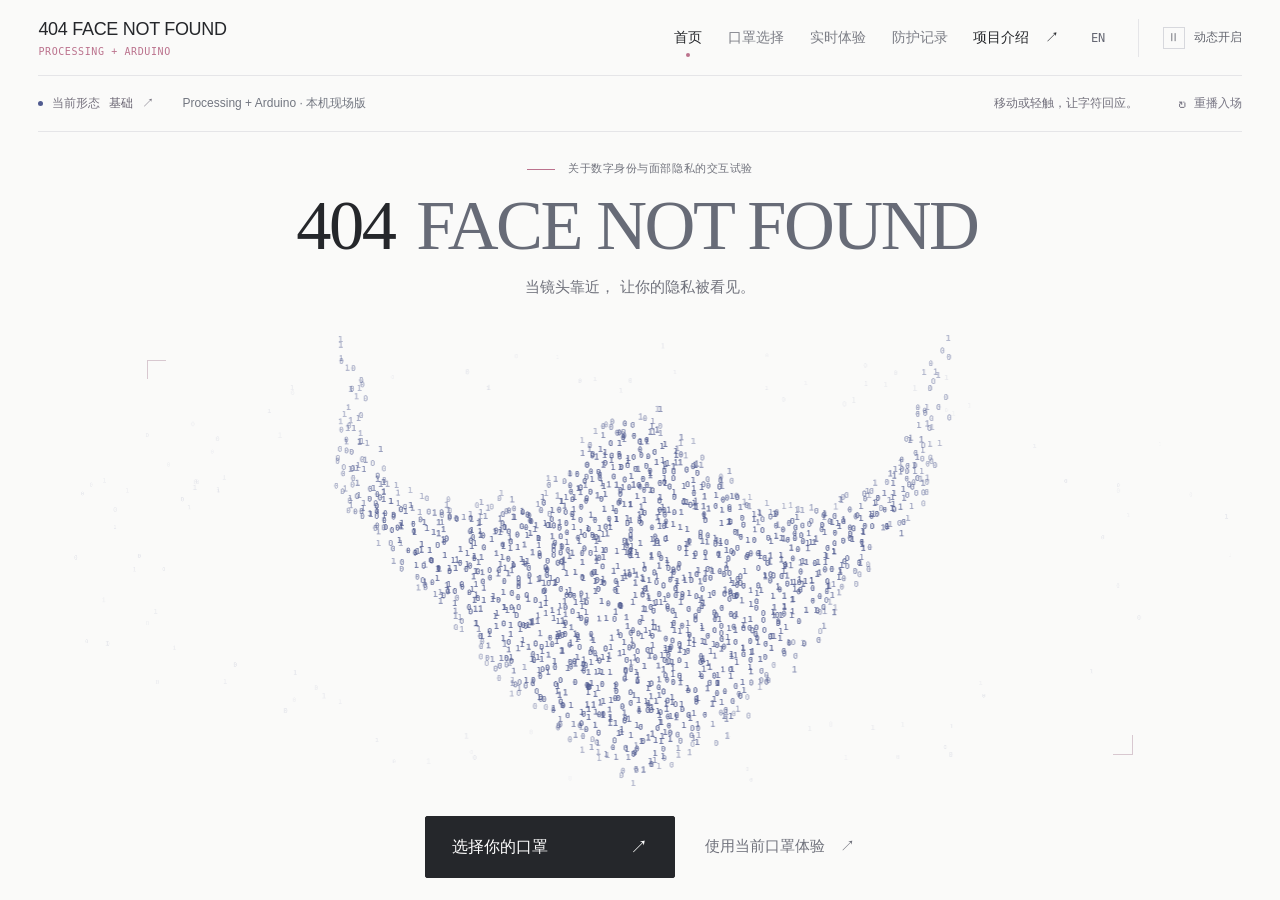
==== processing/index.html @ 62947f1b "Add a separate Processing and Arduino installation website" ====
<!doctype html>
<html lang="zh-CN">
<head>
  <meta charset="utf-8">
  <meta name="viewport" content="width=device-width, initial-scale=1">
  <meta name="theme-color" content="#fafaf9">
  <meta name="application-name" content="404 FACE NOT FOUND · Processing + Arduino">
  <meta property="og:title" content="404 FACE NOT FOUND · Processing + Arduino">
  <meta name="description" content="404 FACE NOT FOUND — The Processing + Arduino edition. Customize your mask, then connect to the local installation for camera, gesture and physical distance interaction.">
  <title>404 FACE NOT FOUND · Processing + Arduino</title>
  <link rel="icon" href="data:,">
  <link rel="stylesheet" href="styles.css?v=3b61574f5b0e">
  <link rel="stylesheet" href="processing-preview.css?v=bc24f7c50661">
  <script src="design-data.js?v=03e0d6a98351" defer></script>
  <script src="installation.js?v=4bcd335ae2e3" defer></script>
  <script src="processing-preview.js?v=ed531e065180" defer></script>
  <script src="app.js?v=b37c657425d3" defer></script>
  <script src="experience.js?v=567018602f28" defer></script>
</head>
<body>
  <div class="app" data-mode="collection">
    <header class="header">
      <a class="wordmark" href="#home" data-i18n-aria="home" aria-label="404 FACE NOT FOUND，返回首页"><span data-i18n="brand">404 FACE NOT FOUND</span><span class="edition-marker">PROCESSING + ARDUINO</span></a>
      <nav data-i18n-aria="navigation" aria-label="页面操作">
        <div class="primary-nav"><a href="#home" data-page="home" aria-current="page" data-i18n="homeNav">首页</a><a href="#collection" data-page="collection" data-i18n="collection">口罩选择</a><a href="#guide" data-page="guide" data-i18n="liveNav">实时体验</a><a href="#history" data-page="history" data-i18n="historyNav">防护记录</a></div>
        <button class="text-button project-button"><span data-i18n="project">项目介绍</span> <span aria-hidden="true">↗</span></button>
        <button class="language-button" type="button" data-i18n-aria="language" aria-label="Switch to English"><span data-i18n="languageButton">EN</span></button>
        <button class="motion-button" aria-label="暂停字符动画" aria-pressed="false"><span class="motion-symbol" aria-hidden="true">Ⅱ</span><span class="motion-label">动态开启</span></button>
      </nav>
    </header>
    <main id="home" class="home-page" data-view="home">
      <div class="home-utilities">
        <div class="home-art-meta"><a class="home-mask-label" href="#customize"><i aria-hidden="true"></i><span data-i18n="homeSelected">当前形态</span><strong class="home-selected-name"></strong><span aria-hidden="true">↗</span></a><span class="home-art-caption" data-i18n="homeArt">流动的边界，自由的表达。</span></div>
        <div class="home-art-tools"><span class="home-interact" data-i18n="homeInteract">移动或轻触，让字符回应。</span><button class="home-replay" type="button"><span aria-hidden="true">↻</span><span data-i18n="homeReplay">重播入场</span></button></div>
      </div>
      <section class="home-composition">
        <div class="home-art">
          <button class="home-art-trigger" type="button" data-i18n-aria="homeDisturb" aria-label="扰动字符口罩"><canvas id="home-mask" width="1100" height="850" aria-hidden="true"></canvas><span class="home-frame-corner" aria-hidden="true"></span></button>
        </div>
        <div class="home-title"><span class="eyebrow" data-i18n="homeEyebrow">关于数字身份与面部隐私的交互试验</span><h1 tabindex="-1" data-i18n="homeTitle">404\nFACE NOT FOUND</h1><p data-i18n="homeIntro">当镜头靠近，\n让你的隐私被看见。</p></div>
        <div class="home-entry"><a class="primary-button" href="#collection"><span data-i18n="homeStart">选择你的口罩</span><span aria-hidden="true">↗</span></a><a class="inline-link" href="#guide"><span data-i18n="homeQuick">使用当前口罩体验</span><span aria-hidden="true">↗</span></a></div>
      </section>
    </main>
    <main id="collection" data-view="collection" hidden>
      <aside class="editor" data-i18n-aria="editorLabel" aria-label="定制口罩" inert>
        <button class="back-button" type="button"><span aria-hidden="true">←</span><span data-i18n="back">返回选择</span></button>
        <div class="editor-heading"><span class="eyebrow" data-i18n="editorEyebrow">你的口罩，你的表达</span><h2 data-i18n="editorTitle">定义你的表达</h2><p><span class="editor-name">基础</span><span class="editor-number">01 / 08</span></p></div>
        <div class="field-group"><label for="shape"><span data-i18n="shapeLabel">口罩形状</span></label><select id="shape"></select></div>
        <div class="field-group">
          <label for="characters"><span data-i18n="characters">字符内容</span></label>
          <input id="characters" value="01" maxlength="12" autocomplete="off" spellcheck="false" aria-describedby="characters-help">
          <span id="characters-help" class="field-help" data-i18n="charactersHelp">1—12 个字符；留空使用 01</span>
        </div>
        <fieldset class="field-group colour-group">
          <legend><span data-i18n="colour">字符色彩</span></legend>
          <div class="colour-picker">
            <div class="wheel-wrap"><canvas id="colour-wheel" width="256" height="256" role="slider" tabindex="0" data-i18n-aria="wheelLabel" aria-label="色相与饱和度轮盘" aria-valuemin="0" aria-valuemax="359" aria-valuenow="230" aria-describedby="wheel-help"></canvas><span class="wheel-marker" aria-hidden="true"></span></div>
            <div class="colour-details"><span class="colour-preview" aria-hidden="true"></span><label for="colour-hex" data-i18n="hexLabel">色值</label><input type="text" id="colour-hex" value="#505B90" maxlength="7" spellcheck="false" autocomplete="off" data-i18n-aria="hexInput" aria-label="十六进制颜色值" aria-describedby="hex-error"><span class="colour-readout" aria-hidden="true"></span></div>
          </div>
          <span id="wheel-help" class="sr-only" data-i18n="wheelHelp">拖动轮盘选色。左右方向键调整色相，上下方向键调整饱和度；按住 Shift 可增大步幅。</span>
          <span id="hex-error" class="colour-error" data-i18n="hexError" hidden>请输入六位十六进制颜色值。</span>
          <div class="quick-colours" role="group" data-i18n-aria="colour" aria-label="字符色彩"></div>
          <label class="brightness-label" for="brightness"><span data-i18n="brightness">明暗</span><output id="brightness-value" for="brightness">56</output></label><input id="brightness" type="range" min="0" max="100" value="56">
        </fieldset>
        <div class="field-group"><label for="movement"><span data-i18n="movement">流动幅度</span><output for="movement" id="movement-value">35</output></label><input id="movement" type="range" min="0" max="100" value="35"><div class="range-labels"><span data-i18n="calm">平静</span><span data-i18n="flowing">流动</span></div></div>
        <div class="field-group"><label for="density"><span data-i18n="density">字符密度</span><output for="density" id="density-value">72</output></label><input id="density" type="range" min="30" max="100" value="72"><div class="range-labels"><span data-i18n="sparse">疏</span><span data-i18n="dense">密</span></div></div>
        <button class="reset-button"><span data-i18n="reset">恢复默认</span><span aria-hidden="true">↺</span></button>
        <div class="editor-footnote"><span class="status-dot"></span><span data-i18n="preview">当前形态预览</span></div>
      </aside>
      <div class="workarea">
        <div class="heading-row"><div><span class="eyebrow heading-eyebrow">口罩形态集</span><h1 tabindex="-1"><span data-i18n="heading">选择你的口罩</span><span class="heading-period" data-i18n="headingEnd">。</span></h1></div><p class="heading-note"><span data-i18n="note">不同的形态，同一个你。</span><br><span data-i18n="noteSub">关于数字身份的一次探索。</span></p></div>
        <section class="gallery" data-i18n-aria="carousel" aria-label="口罩形态轮播" aria-roledescription="轮播图" tabindex="0">
          <div class="stage-mark stage-mark-top" aria-hidden="true">+<span data-i18n="field">字符场域</span>+</div><div class="slides"></div>
          <div class="neighbour-label neighbour-left" aria-hidden="true"><span class="neighbour-index">08</span><span class="neighbour-name">回声</span></div><div class="neighbour-label neighbour-right" aria-hidden="true"><span class="neighbour-index">02</span><span class="neighbour-name">弧面</span></div>
          <div class="drag-indicator" aria-hidden="true"><span class="drag-track"><i></i></span><span data-i18n="drag">左右拖动切换</span></div>
        </section>
        <section class="selection-summary" data-i18n-aria="selection" aria-label="当前选择">
          <div class="selection-index"><span id="current-number">01</span><span class="index-divider">/</span><span class="muted" id="total-number">08</span></div>
          <div class="selection-copy" aria-live="polite" aria-atomic="true"><h2 id="mask-name">基础</h2><p id="mask-description">完整字符表面，柔和收拢的下颌轮廓。</p></div>
          <div class="pagination" data-i18n-aria="choices" aria-label="选择口罩形状"></div>
          <button class="customize-button"><span>定制这个口罩</span><span class="button-arrow" aria-hidden="true">↗</span></button>
        </section>
      </div>
    </main>
    <main id="guide" class="guide-page experience-page" data-view="guide" hidden>
      <div class="guide-top"><a href="#customize" class="inline-link"><span aria-hidden="true">←</span><span data-i18n="guideBack">调整口罩</span></a><span class="eyebrow" data-i18n="guideEyebrow">开始之前</span></div>
      <div class="guide-layout">
        <div class="guide-visual" aria-hidden="true">
          <div class="photo-frame"><canvas id="guide-effect" width="300" height="210"></canvas><i></i><i></i><i></i><i></i></div>
          <svg class="guide-hand hand-first" viewBox="0 0 180 220" fill="none">
            <defs><g id="guide-l-hand">
              <path d="M41 212V198C18 181 10 159 10 126C10 119 15 113 22 113C29 113 33 118 33 126V104C33 96 38 90 45 90C52 90 56 95 56 103V121V88C56 80 61 74 68 74C75 74 79 79 79 87V113V29C79 20 84 14 92 14C100 14 106 20 106 29V141C106 146 110 149 117 149H164C170 149 174 153 174 159C174 165 170 169 164 169H142C132 169 126 173 121 179C114 187 108 191 100 198V212"/>
            </g></defs>
            <use href="#guide-l-hand"/>
          </svg>
          <svg class="guide-hand hand-second" viewBox="0 0 180 220" fill="none"><use href="#guide-l-hand"/></svg>
          <span class="guide-hold" data-i18n="guideHold">保持约 1 秒</span>
        </div>
        <div class="guide-copy"><h1 tabindex="-1" data-i18n="guideTitle">用双手，框住这一刻。</h1><ul class="guide-steps"><li data-i18n="guideStepFace">正对摄像头，让面部与双手进入画面。</li><li data-i18n="guideStepHands">伸出食指和拇指，两只 L 朝内组成取景框。</li><li data-i18n="guideStepHold">保持约一秒，口罩出现；松手后逐渐消退。</li></ul><div class="guide-selection"><canvas id="guide-mask" width="220" height="130" aria-hidden="true"></canvas><div><span class="eyebrow" data-i18n="chosenMask">你的口罩</span><span class="guide-mask-name"></span></div><a class="inline-link" href="#customize" data-i18n="changeMask">更换 ↗</a></div><button id="guide-start" class="primary-button"><span data-i18n="guideStart">准备好了，开始体验</span><span aria-hidden="true">↗</span></button><p class="guide-note" data-i18n="guidePrivacy">摄像头仅在体验时开启，画面不保存。手势用于模拟拍照意图。</p><p class="processing-setup" data-i18n="processingSetup">首次使用？先运行项目里的 Start-WebExperience.ps1，再点击连接。本机程序未启动时，连接页将无法打开。</p><a class="inline-link processing-browser-link" href="../#home" data-i18n="browserEdition">使用浏览器版 ↗</a></div>
      </div>
    </main>
    <main id="live" data-view="live" hidden>
      <h1 class="sr-only" tabindex="-1" data-i18n="liveView">实时画面</h1>
      <section class="mirror-stage" data-status="idle" data-i18n-aria="liveView" aria-label="实时画面">
        <img class="live-feed" alt="实时画面" hidden>
        <div class="live-overlay"><a class="live-exit" href="#home"><span aria-hidden="true">×</span><span data-i18n="leaveLive">结束体验</span></a><span class="live-status"><i></i><span id="stage-status" role="status"></span></span><div class="live-tools"><a href="#guide" data-i18n="showGuide">操作提示</a><a href="#history" data-i18n="historyNav">防护记录</a></div></div>
        <div class="live-fallback"><span class="live-loading" aria-hidden="true"></span><h2 id="live-fallback-title"></h2><p class="live-message" role="status" aria-live="polite"></p><button class="primary-button" id="session-button" hidden><span data-i18n="resumeLive">重新开始</span><span aria-hidden="true">↗</span></button><button class="quiet-button" id="reconnect" hidden data-i18n="retry">重新连接</button></div>
        <aside class="live-telemetry" data-i18n-aria="sensorPanel" aria-label="距离与风险" data-sensor="unavailable"><div class="telemetry-heading"><i aria-hidden="true"></i><span data-i18n="sensorPanel">距离与风险</span></div><dl><div><dt data-i18n="distanceLabel">距离</dt><dd><span id="live-distance">—</span><small id="live-distance-unit" hidden>cm</small></dd></div><div><dt data-i18n="sensorRisk">Risk · 距离风险</dt><dd><span id="live-risk">—</span><small id="live-risk-unit" hidden>%</small></dd></div></dl><div class="sensor-risk-meter" role="meter" aria-label="距离风险" aria-valuemin="0" aria-valuemax="100" data-i18n-aria="sensorRisk"><span></span></div><p id="live-sensor-status" role="status"></p><p id="live-sensor-range"></p></aside>
        <p class="live-caption" data-i18n="liveMinimalNote">模拟捕获体验 · 仅在本机处理</p>
      </section>
    </main>
    <main id="history" class="experience-page" data-view="history" hidden>
      <div class="page-heading"><div><span class="eyebrow" data-i18n="historyEyebrow">交互档案</span><h1 tabindex="-1" data-i18n="historyTitle">每一次回应，皆有迹可循。</h1></div><p data-i18n="historyIntro">回看模拟拍照事件与对应的口罩响应。</p></div>
      <section class="archive-overview" data-i18n-aria="recordSummary" aria-label="记录概览"><div><strong id="record-total">0</strong><span data-i18n="eventsLabel">模拟事件</span></div><div><strong id="response-total">0</strong><span data-i18n="responsesLabel">口罩响应</span></div><p data-i18n="archivePrivacy">只留下一次回应的轨迹。<br>不保存你的面部画面。</p><button class="quiet-button" id="sample-toggle" aria-pressed="false" data-i18n="showSample">预览示例记录 ↗</button></section>
      <div class="sample-banner" role="status" hidden><span data-i18n="sampleNotice">正在查看示例数据，不是你的实际防护记录。</span></div>
      <form class="archive-filters"><div class="date-range"><label><span data-i18n="fromDate">开始日期</span><input id="date-from" type="text" inputmode="numeric" placeholder="YYYY-MM-DD" maxlength="10" autocomplete="off"></label><span aria-hidden="true">—</span><label><span data-i18n="toDate">结束日期</span><input id="date-to" type="text" inputmode="numeric" placeholder="YYYY-MM-DD" maxlength="10" autocomplete="off"></label></div><label class="shape-filter"><span data-i18n="shapeLabel">口罩形状</span><select id="history-shape"><option value="" data-i18n="allShapes">全部形状</option></select></label><button type="reset" class="quiet-button" data-i18n="clearFilters">重置筛选</button><button type="button" class="quiet-button" id="export-records" disabled data-i18n="export">导出记录 ↓</button></form>
      <div class="archive-meta"><span id="result-count" role="status">0 条记录</span><span data-i18n="timezone">时间为 UTC+08:00</span></div>
      <p class="archive-error" role="status" hidden></p>
      <div class="archive-table"><div class="archive-columns" aria-hidden="true"><span data-i18n="eventTime">事件时间</span><span data-i18n="maskLabel">口罩</span><span data-i18n="responseLabel">响应</span><span data-i18n="distanceLabel">距离</span><span data-i18n="riskLabel">模拟风险</span><span></span></div><div id="record-list"></div></div>
      <div class="archive-empty" hidden><span class="empty-mark" aria-hidden="true">⌜<i></i>⌟</span><h2 data-i18n="noRecords">还没有留下记录。</h2><p data-i18n="noRecordsBody">完成一次手势触发后，回应会保存在这里。</p><a class="inline-link" href="#guide"><span data-i18n="goLive">进入实时体验</span><span aria-hidden="true">↗</span></a></div>
      <div class="archive-no-results" hidden><p data-i18n="noMatches">这个时间范围内没有记录。</p><button class="quiet-button" id="reset-search" data-i18n="clearFilters">重置筛选</button></div>
      <p class="archive-footnote" data-i18n="archiveNote">记录反映交互原型的响应，不作为真实隐私防护的证明。</p>
    </main>
    <footer class="footer"><span data-i18n="footer">数字身份 / 人的表达</span><button class="project-button footer-project" data-i18n="project">项目介绍</button><span class="footer-status"><i></i><span data-i18n="footerStatus">交互试验 — 2026</span></span></footer>
  </div>
  <dialog class="project-dialog" aria-labelledby="project-title"><button class="dialog-close" data-i18n-aria="closeProject" aria-label="关闭项目介绍">×</button><span class="eyebrow" data-i18n="brand">404 FACE NOT FOUND</span><h2 id="project-title" data-i18n="projectTitle">为隐私留一点空间</h2><p data-i18n="projectBody">以手势、距离和数字口罩，探索面部隐私的表达方式。</p><p class="dialog-note" data-i18n="projectNote">一个以网页为载体的 HCI 交互试验。拍照手势象征外部捕获，数字口罩以形变作出回应。</p><a href="https://xhslink.cn/o/8Cs5llAr4Yk" target="_blank" rel="noreferrer"><span data-i18n="reference">视觉参考</span><span aria-hidden="true">↗</span></a></dialog>
  <dialog class="record-dialog" aria-labelledby="record-title"><button class="dialog-close" data-i18n-aria="closeRecord" aria-label="关闭记录详情">×</button><span class="eyebrow" id="record-source" data-i18n="eventDetail">事件详情</span><h2 id="record-title"></h2><div class="record-detail-grid"><div class="record-art"><canvas id="record-mask" width="560" height="400" aria-hidden="true"></canvas><p data-i18n="configAtEvent">触发时的口罩配置</p></div><dl id="record-details"></dl></div><p class="record-note" data-i18n="recordNote">此处展示口罩配置与响应数据，不是现场照片或录像。</p><button class="primary-button" id="reuse-mask"><span data-i18n="reuseMask">使用这个口罩</span><span aria-hidden="true">↗</span></button></dialog>
  <div class="toast" role="status" hidden></div>
</body>
</html>
---- processing/styles.css ----
:root {
  color-scheme: light;
  --paper: #fafaf9;
  --ink: #25272b;
  --muted: #86888e;
  --line: #e5e5e8;
  --rose: #bb728d;
  --serif: "Baskerville Old Face", "Iowan Old Style", "Palatino Linotype", Georgia, serif;
  --sans: "Segoe UI", "Microsoft YaHei", sans-serif;
  --mono: Consolas, "SFMono-Regular", monospace;
}
* { box-sizing: border-box; }
[hidden] { display: none !important; }
html { background: var(--paper); scroll-behavior: smooth; }
html:has(dialog[open]) { overflow:hidden; }
body { margin: 0; color: var(--ink); font: 14px/1.5 var(--sans); -webkit-font-smoothing: antialiased; }
button, input { font: inherit; }
button, a, input { -webkit-tap-highlight-color: transparent; }
button { color: inherit; cursor: pointer; }
button { border: 0; background: none; }
button:focus-visible, a:focus-visible, input:focus-visible, .gallery:focus-visible { outline: 2px solid var(--rose); outline-offset: 5px; }
a { color: inherit; text-decoration: none; }
button:disabled { cursor: default; }
button, a { touch-action: manipulation; }
::selection { background: #e8dae4; }
.app { display: flex; flex-direction: column; min-height: 100svh; padding: 0 48px; overflow: hidden; }
.header { display: flex; align-items: center; justify-content: space-between; height: 83px; flex-shrink: 0; border-bottom: 1px solid var(--line); gap: 24px; }
.wordmark { display: inline-flex; align-items: center; padding: 8px 0; font-size: 15px; letter-spacing: -.3px; white-space: nowrap; }
nav { display: flex; gap: 34px; align-items: center; font-size: 12px; }
.primary-nav { display:flex; gap:26px; align-items:center; }
.primary-nav a { position:relative; padding:12px 0; color:#7c7e86; white-space:nowrap; }
.primary-nav a[aria-current="page"] { color:var(--ink); }
.primary-nav a[aria-current="page"]::after { content:""; position:absolute; bottom:3px; width:4px; height:4px; border-radius:50%; background:var(--rose); left:calc(50% - 2px); }
.app:not([data-page="collection"]) .motion-button { display:none; }
.nav-current { display: flex; align-items: center; gap: 8px; }
.nav-current i, .status-dot, .footer-status i { width: 5px; height: 5px; background: var(--rose); display: inline-block; border-radius: 50%; }
.text-button { padding: 8px 0; font-size: 12px; }
.text-button span { margin-left: 12px; }
.motion-button { display: flex; align-items: center; gap: 9px; padding: 8px 0 8px 24px; border-left: 1px solid var(--line); color: #63656e; font: 11px var(--mono); }
.motion-symbol { display: inline-grid; place-items: center; border: 1px solid #d7d8dd; width: 22px; height: 22px; font: 11px var(--sans); }
main { position: relative; flex: 1; display: flex; flex-direction: column; }
.workarea { margin-left: 0; width: 100%; transition: margin-left .75s cubic-bezier(.22,1,.36,1), width .75s cubic-bezier(.22,1,.36,1); }
.heading-row { display: flex; justify-content: space-between; align-items: flex-end; padding: 35px 15px 0; gap: 24px; }
.eyebrow { font: 10px/1.5 var(--mono); letter-spacing: .1em; color: #71737d; }
h1 { font: 400 clamp(46px,4.5vw,70px)/1.04 var(--serif); letter-spacing: -.04em; margin: 12px 0 0; }
.heading-period { color: var(--rose); }
.heading-note { font-size: 12px; line-height: 1.8; color: #6c6e77; margin: 0 0 6px; }
.heading-note span { font: 11px/1.9 var(--mono); color: #91929b; }
.gallery { position: relative; height: clamp(330px,47vh,570px); margin-top: 17px; isolation: isolate; touch-action: pan-y; cursor: grab; }
.gallery:active { cursor: grabbing; }
.gallery:focus:not(:focus-visible) { outline: none; }
.slides { position: absolute; inset: 0; overflow: hidden; }
.mask-slide { position: absolute; width: 56%; height: 100%; left: 50%; top: 0; display: block; padding: 0; will-change: transform, opacity; transition: transform .8s cubic-bezier(.22,1,.36,1), opacity .65s ease; cursor: inherit; }
.mask-slide canvas { display: block; height: 100%; width: 100%; pointer-events: none; }
.mask-slide:not(.is-selected) { cursor: pointer; }
.mask-slide.is-selected { cursor: grab; }
.mask-slide.is-recycled { transition: none; }
.stage-mark { position: absolute; left: 24%; right: 24%; display: flex; align-items: center; justify-content: space-between; font: 11px var(--mono); color: #a1a1ad; pointer-events: none; z-index: 1; }
.stage-mark span { font: 8px var(--mono); letter-spacing: .12em; color: #a7a7b1; }
.stage-mark-top { top: 9px; }
.neighbour-label { position: absolute; top: 76%; display: flex; align-items: center; justify-content: center; gap: 10px; width: 22%; color: #85858f; font-size: 12px; pointer-events: none; transition: opacity .4s; }
.neighbour-left { left: 1%; }
.neighbour-right { right: 1%; }
.neighbour-index { font: 9px var(--mono); color: #aaaab5; }
.drag-indicator { position: absolute; bottom: 10px; left: 50%; transform: translateX(-50%); display: flex; align-items: center; gap: 10px; color: #85858f; font: 10px var(--sans); white-space: nowrap; pointer-events: none; transition: opacity .3s; }
.drag-track { position: relative; display: block; width: 28px; height: 12px; }
.drag-track::before { content: ""; position: absolute; top: 6px; left: 0; right: 0; height: 1px; background: #bfc1cc; }
.drag-track i { position: absolute; top: 3px; left: 10px; width: 7px; height: 7px; border: 1px solid #999dab; border-radius: 50%; background: var(--paper); }
.gallery.is-dragging .drag-indicator { opacity: 0; }
.selection-summary { display: grid; grid-template-columns: 75px minmax(180px,1fr) auto auto; align-items: center; gap: 30px; min-height: 108px; margin: 8px 15px 25px; border-top: 1px solid var(--line); }
.selection-index { display: flex; align-items: center; gap: 9px; font: 11px var(--mono); }
.index-divider { color: #c0c0c8; }
.muted { color: #a8a8b1; }
.selection-copy h2 { font: 400 34px/1 var(--serif); letter-spacing: -.02em; margin: 0 0 7px; }
.selection-copy p { color: #7a7b85; font-size: 11px; margin: 0; }
.selection-copy { transition: opacity .2s, transform .2s; }
.selection-copy.changing { opacity: 0; transform: translateY(5px); }
.pagination { display: flex; gap: 11px; margin-right: 15px; }
.pagination button { width: 36px; padding: 14px 0; position: relative; font: 9px var(--mono); color: #a7a7b1; text-align: left; }
.pagination button::after { content: ""; height: 1px; background: #dedee4; position: absolute; bottom: 5px; left: 0; right: 0; transition: background .4s, height .4s; }
.pagination button[aria-pressed="true"] { color: var(--ink); }
.pagination button[aria-pressed="true"]::after { height: 2px; background: var(--rose); }
.pagination button:hover { color: var(--rose); }
.customize-button { display: inline-flex; justify-content: space-between; align-items: center; gap: 35px; padding: 15px 21px; min-width: 191px; background: var(--ink); color: #fff; font-size: 12px; border: 1px solid var(--ink); border-radius: 3px; transition: background .25s, color .25s; }
.button-arrow { font-size: 18px; line-height: 1; transition: transform .3s; }
.customize-button:hover { background: #494c55; }
.customize-button:hover .button-arrow { transform: translate(2px,-2px); }
.footer { display: flex; align-items: center; justify-content: space-between; gap: 20px; border-top: 1px solid var(--line); min-height: 49px; color: #92929c; font: 9px var(--mono); letter-spacing: .02em; }
.footer-status { display: flex; gap: 9px; align-items: center; }
.footer-status i { background: #969aa9; width: 4px; height: 4px; }
.footer-project { display:none; font:9px var(--mono); padding:0; color:#92929c; border-bottom:1px solid var(--line); }
.editor { position: absolute; width: 315px; top: 35px; bottom: 20px; left: 0; padding: 0 35px 0 15px; border-right: 1px solid var(--line); opacity: 0; transform: translateX(-35px); visibility: hidden; transition: opacity .45s, transform .65s cubic-bezier(.22,1,.36,1), visibility .6s; display: flex; flex-direction: column; z-index: 5; }
.back-button { align-self: flex-start; display: flex; align-items: center; gap: 15px; padding: 0 0 25px; font-size: 11px; color: #777883; }
.back-button:hover { color: var(--ink); }
.editor-heading h2 { font: 400 36px/1.1 var(--serif); letter-spacing: -.03em; margin: 9px 0 18px; }
.editor-heading p { display: flex; align-items: center; justify-content: space-between; font-size: 12px; border-bottom: 1px solid var(--line); margin: 0; padding-bottom: 19px; }
.editor-number { color: #999aa5; font: 9px var(--mono); }
.field-group { padding: 19px 0 0; border: 0; margin: 0; min-width: 0; }
.field-group > label, .field-group legend { display: flex; justify-content: space-between; align-items: center; width: 100%; font-size: 11px; }
output { font: 10px var(--mono); color: #9596a2; }
input[type="text"], #characters { border: 1px solid #dcdde2; background: transparent; width: 100%; border-radius: 2px; font: 16px var(--mono); padding: 9px 10px; margin: 11px 0 4px; color: #606780; }
.field-help { font-size: 9px; color: #9798a2; }
.colour-group { padding-top: 0; margin-top: 18px; }
.swatches { display: flex; gap: 22px; padding-top: 11px; }
.swatches label { display: flex; align-items: center; gap: 6px; position: relative; cursor: pointer; font-size: 9px; color: #858690; }
.swatches input { position: absolute; left: 0; top: 2px; opacity: 0; width: 20px; height: 20px; }
.swatch { width: 19px; height: 19px; border-radius: 50%; display: block; border: 4px solid var(--paper); outline: 1px solid transparent; transition: outline-color .2s; }
.swatch-slate { background: #777f9d; }
.swatch-rose { background: #ba7b96; }
.swatch-graphite { background: #63656e; }
.swatches input:checked + .swatch { outline-color: #777f9d; }
.swatches input:focus-visible + .swatch { outline: 2px solid var(--rose); outline-offset: 2px; }
input[type="range"] { accent-color: #7d829b; width: 100%; height: 3px; display: block; margin: 19px 0 13px; cursor: pointer; }
.range-labels { display: flex; justify-content: space-between; color: #999aa3; font-size: 9px; }
.reset-button { display: flex; justify-content: space-between; padding: 19px 0 15px; font-size: 10px; color: #777984; margin-top: auto; }
.reset-button:hover { color: var(--ink); }
.editor-footnote { border-top: 1px solid var(--line); padding-top: 13px; font-size: 9px; color: #9697a2; display: flex; align-items: center; gap: 7px; }
.editor-footnote .status-dot { width: 4px; height: 4px; }
.app[data-mode="customize"] .editor { opacity: 1; transform: translateX(0); visibility: visible; }
.app[data-mode="customize"] .workarea { margin-left: 340px; width: calc(100% - 340px); }
.app[data-mode="customize"] .heading-note, .app[data-mode="customize"] .neighbour-label, .app[data-mode="customize"] .pagination, .app[data-mode="customize"] .drag-indicator { opacity: 0; pointer-events: none; }
.app[data-mode="customize"] .heading-note, .app[data-mode="customize"] .pagination { display: none; }
.app[data-mode="customize"] h1 { font-size: clamp(35px,3.7vw,57px); }
.app[data-mode="customize"] .selection-summary { grid-template-columns: 55px 1fr auto; gap: 18px; }
.app[data-mode="customize"] .mask-slide:not(.is-selected) { opacity: 0 !important; pointer-events: none; }
.app[data-mode="customize"] .mask-slide.is-selected { cursor: default; }
.app[data-mode="customize"] .customize-button { min-width: 140px; gap: 15px; }
.project-dialog { width: min(490px,calc(100vw - 40px)); padding: 48px; border: 1px solid var(--line); background: var(--paper); color: var(--ink); border-radius: 3px; }
.project-dialog::backdrop { background: #2426303d; backdrop-filter: blur(6px); }
.project-dialog h2 { font: 400 48px/1 var(--serif); letter-spacing: -.03em; margin: 25px 0; }
.project-dialog p { font-size: 13px; line-height: 1.9; }
.project-dialog .dialog-note { color: #868792; font-size: 11px; }
.project-dialog a { display: inline-flex; gap: 25px; font-size: 11px; border-bottom: 1px solid #c6c8d0; padding: 15px 0 6px; }
.dialog-close { position: absolute; top: 15px; right: 18px; font-size: 26px; line-height: 1; color: #7c7e89; }
@media (min-width: 1800px) { .app { padding: 0 max(48px,calc((100vw - 1650px)/2)); } }
@media (max-height: 760px) and (min-width: 861px) {
  .header { height: 65px; }
  .heading-row { padding-top: 23px; }
  h1 { font-size: 52px; margin-top: 8px; }
  .gallery { height: 42vh; min-height: 280px; margin-top: 12px; }
  .selection-summary { min-height: 89px; margin-bottom: 13px; }
  .footer { min-height: 37px; }
  .editor { top: 24px; bottom: 12px; }
  .editor-heading h2 { font-size: 29px; margin-bottom: 10px; }
  .editor-heading p { padding-bottom: 10px; }
  .back-button { padding-bottom: 14px; }
  .field-group { padding-top: 13px; }
  .colour-group { padding-top: 0; margin-top: 13px; }
  .reset-button { padding-top: 15px; }
}
@media (max-width: 1060px) {
  .app { padding: 0 28px; }
  nav { gap: 22px; }
  .heading-row { padding-left: 5px; padding-right: 5px; }
  .selection-summary { margin-left: 5px; margin-right: 5px; gap: 19px; grid-template-columns: 55px minmax(120px,1fr) auto auto; }
  .selection-copy p { max-width: 200px; }
  .customize-button { min-width: 160px; gap: 22px; }
  .pagination { margin-right: 0; }
  .pagination button { width: 27px; }
  .editor { width: 270px; padding-left: 5px; padding-right: 25px; }
  .app[data-mode="customize"] .workarea { margin-left: 290px; width: calc(100% - 290px); }
  .app[data-mode="customize"] .selection-summary { grid-template-columns: 1fr auto; }
  .app[data-mode="customize"] .selection-index { display: none; }
  .app[data-mode="customize"] .selection-copy p { max-width: 160px; }
  .app[data-mode="customize"] .selection-copy h2 { font-size: 29px; }
  .app[data-mode="customize"] .customize-button { min-width: 120px; padding: 13px 16px; }
}
@media (max-width: 860px) {
  .app { padding: 0 24px; }
  .header { height: 73px; }
  nav { gap: 22px; }
  .heading-row { padding-top: 30px; }
  h1 { font-size: 53px; }
  .heading-note { font-size: 11px; }
  .gallery { height: 43vh; min-height: 330px; }
  .mask-slide { width: 68%; }
  .neighbour-left { left: -5%; }
  .neighbour-right { right: -5%; }
  .neighbour-label { font-size: 10px; top: 74%; }
  .selection-summary { grid-template-columns: 40px 1fr auto; gap: 18px; }
  .selection-index { display: block; }
  .selection-index span { display: block; }
  .selection-index .index-divider { line-height: 1.2; }
  .pagination { display: none; }
  .selection-copy h2 { font-size: 32px; }
  .selection-copy p { font-size: 10px; }
  .customize-button { min-width: 155px; padding: 14px 17px; }
  .editor { position: relative; display: none; order: 2; width: 100%; top: auto; bottom: auto; padding: 25px 0 22px; left: 0; border-right: 0; border-top: 1px solid var(--line); transform: none; }
  .app[data-mode="customize"] .editor { display: flex; transform: none; }
  .app[data-mode="customize"] .workarea { margin-left: 0; width: 100%; padding-bottom: 0; }
  .app[data-mode="customize"] .heading-row { padding-top: 24px; }
  .app[data-mode="customize"] h1 { font-size: 43px; }
  .app[data-mode="customize"] .gallery { min-height: 270px; height: 290px; margin-top: 10px; }
  .app[data-mode="customize"] .selection-summary { margin-top: 0; min-height: 90px; }
  .app[data-mode="customize"] .editor-heading p { padding-bottom: 14px; }
  .app[data-mode="customize"] .editor-heading h2 { margin-top: 8px; font-size: 36px; }
  .app[data-mode="customize"] .reset-button { margin-top: 20px; }
  .swatches { gap: 30px; }
}
@media (max-width: 520px) {
  .app { padding: 0 19px; }
  .header { gap: 10px; height: 65px; }
  .wordmark { font-size: 12px; }
  nav { gap: 17px; }
  .nav-current, .motion-label { display: none; }
  .text-button { font-size: 10px; }
  .text-button span { margin-left: 5px; }
  .motion-button { padding-left: 15px; }
  .heading-row { padding: 30px 0 0; }
  .eyebrow { font-size: 8px; }
  h1 { font-size: 45px; margin-top: 10px; }
  .heading-note { display: none; }
  .gallery { margin: 16px -19px 0; height: 40vh; min-height: 310px; }
  .mask-slide { width: 100%; }
  .stage-mark { left: 15%; right: 15%; }
  .stage-mark-top { top: 2px; }
  .stage-mark span { font-size: 7px; }
  .neighbour-label { display: none; }
  .drag-indicator { font-size: 9px; bottom: 2px; gap: 8px; }
  .selection-summary { grid-template-columns: 31px 1fr; gap: 17px; padding-top: 23px; margin: 18px 0 29px; min-height: 154px; }
  .selection-copy h2 { font-size: 34px; }
  .selection-copy p { max-width: none; font-size: 10px; }
  .customize-button { grid-column: 2; justify-self: start; min-width: 177px; padding: 12px 17px; font-size: 11px; margin-top: 3px; }
  .footer { min-height: 42px; font-size: 7px; gap: 10px; }
  .footer-status { gap: 6px; }
  .footer-status span { max-width: 108px; text-align: right; }
  .app[data-mode="customize"] h1 { font-size: 39px; }
  .app[data-mode="customize"] .gallery { height: 258px; min-height: 258px; }
  .app[data-mode="customize"] .selection-summary { grid-template-columns: 1fr auto; min-height: 95px; padding: 0; margin-top: 10px; }
  .app[data-mode="customize"] .selection-copy p { max-width: 155px; }
  .app[data-mode="customize"] .customize-button { grid-column: auto; margin-top: 0; font-size: 10px; min-width: 118px; }
  .editor { top: auto; width: 100%; left: 0; }
  .project-dialog { padding: 40px 28px; }
  .project-dialog h2 { font-size: 44px; }
}
@media (prefers-reduced-motion: reduce) {
  *, *::before, *::after { scroll-behavior: auto !important; transition-duration: .01ms !important; animation-duration: .01ms !important; }
}

/* Shape catalogue, continuous colour picker and complete language modes. */
[hidden] { display: none !important; }
.sr-only { position: absolute; width: 1px; height: 1px; padding: 0; margin: -1px; overflow: hidden; clip-path: inset(50%); white-space: nowrap; border: 0; }
.language-button { min-width: 29px; padding: 8px 0; font: 11px var(--mono); color: #656773; }
.language-button:hover { color: var(--rose); }
.text-button > span:first-child { margin-left: 0; }
nav { gap: 25px; }
.pagination { gap: 9px; margin-right: 0; }
.pagination button { flex: 0 0 43px; width: 43px; padding: 9px 0 12px; display: flex; flex-direction: column; gap: 4px; }
.pagination .shape-name { font: 11px/1.2 var(--serif); color: #727480; white-space: nowrap; }
.pagination button[aria-pressed="true"] .shape-name { color: var(--ink); }
.editor { overflow-y: auto; overflow-x: hidden; scrollbar-width: thin; scrollbar-color: #d8d8df transparent; }
.editor > * { flex-shrink: 0; }
#shape { width: 100%; margin-top: 10px; padding: 8px 9px; border: 1px solid #dcdde2; border-radius: 2px; background: transparent; color: #666b80; font: 12px var(--sans); }
.colour-picker { display: grid; grid-template-columns: minmax(110px,126px) minmax(0,1fr); gap: 14px; align-items: center; margin-top: 12px; }
.wheel-wrap { position: relative; width: 100%; aspect-ratio: 1; }
#colour-wheel { display: block; width: 100%; height: 100%; touch-action: none; border-radius: 50%; cursor: crosshair; }
#colour-wheel:focus-visible { outline: 2px solid var(--rose); outline-offset: 3px; }
.wheel-marker { position: absolute; width: 12px; height: 12px; transform: translate(-50%,-50%); border-radius: 50%; border: 2px solid white; box-shadow: 0 0 0 1px #292c3970; pointer-events: none; }
.colour-details { display: flex; flex-direction: column; align-items: flex-start; gap: 7px; }
.colour-preview { display: block; width: 27px; height: 27px; border-radius: 50%; border: 1px solid #c2c4cd; }
.colour-details label { font: 9px var(--mono); color: #8b8d99; }
#colour-hex { min-width: 0; width: 100%; margin: 0; padding: 6px 5px; font: 11px var(--mono); color: #535969; }
#colour-hex[aria-invalid="true"] { border-color: #ad506c; }
.colour-readout { font: 9px var(--mono); color: #9294a0; }
.colour-error { display: block; padding-top: 7px; font-size: 10px; color: #ad506c; }
.quick-colours { display: flex; justify-content: space-between; gap: 8px; padding: 12px 2px 4px; }
.quick-colours button { display: block; width: 20px; height: 20px; flex-shrink: 0; border-radius: 50%; background: var(--swatch-colour); border: 4px solid var(--paper); outline: 1px solid transparent; }
.quick-colours button[aria-pressed="true"] { outline-color: #858b9e; }
.quick-colours button:hover { outline-color: #afb3c0; }
.quick-colours button:focus-visible { outline: 2px solid var(--rose); outline-offset: 2px; }
.brightness-label { display: flex; justify-content: space-between; font-size: 10px; margin-top: 10px; }
#brightness { appearance: none; border-radius: 4px; height: 5px; margin-top: 13px; margin-bottom: 3px; }
#brightness::-webkit-slider-thumb { appearance: none; width: 12px; height: 12px; border-radius: 50%; border: 2px solid var(--paper); background: #70778c; box-shadow: 0 0 0 1px #a8adbc; }
#brightness::-moz-range-thumb { width: 9px; height: 9px; border-radius: 50%; border: 2px solid var(--paper); background: #70778c; }
.reset-button { margin-top: 19px; }
html:lang(zh) { --serif: "Songti SC", "SimSun", "STSong", serif; }
html:lang(zh) h1 { font-size: clamp(41px,4vw,58px); letter-spacing: .025em; line-height: 1.2; }
html:lang(zh) .editor-heading h2 { font-size: 28px; letter-spacing: .02em; }
html:lang(zh) .eyebrow { letter-spacing: .05em; }
html:lang(zh) .selection-copy h2 { font-size: 31px; line-height: 1.15; }
html:lang(zh) .project-dialog h2 { font-size: 37px; line-height: 1.35; }
@media (max-width: 1060px) {
  nav { gap: 19px; }
  .pagination { gap: 6px; }
  .pagination button { flex-basis: 36px; width: 36px; }
  .pagination .shape-name { font-size: 10px; }
}
@media (max-width: 860px) {
  .pagination { display: flex; grid-column: 1 / -1; grid-row: 1; width: 100%; gap: 12px; overflow-x: auto; padding: 2px 1px 12px; scrollbar-width: thin; }
  .pagination button { flex-basis: 49px; width: 49px; }
  .pagination .shape-name { font-size: 12px; }
  .selection-summary { padding-top: 15px; padding-bottom: 15px; }
  .editor { overflow: visible; }
  .colour-picker { grid-template-columns: 142px minmax(100px,160px); gap: 25px; }
  .quick-colours { max-width: 327px; }
  html:lang(zh) h1 { font-size: 45px; }
  .app[data-mode="customize"] .selection-summary { padding-top: 0; padding-bottom: 0; }
}
@media (max-width: 520px) {
  nav { gap: 12px; }
  .language-button { min-width: 25px; font-size: 10px; }
  .motion-button { padding-left: 10px; }
  .pagination { gap: 7px; margin-bottom: 3px; overflow:visible; padding-bottom:5px; }
  .pagination button { flex:1 1 0; width:auto; min-width:0; }
  .pagination .shape-name { font-size: 11px; }
  .selection-index, .selection-copy { grid-row: 2; }
  .customize-button { grid-row: 3; }
  .app[data-mode="customize"] .selection-copy, .app[data-mode="customize"] .customize-button { grid-row: auto; }
  .colour-picker { grid-template-columns: 137px minmax(0,1fr); gap: 24px; max-width: 315px; }
  html:lang(zh) h1 { font-size: 37px; }
  html:lang(zh) .app[data-mode="customize"] h1 { font-size: 33px; }
}

/* Shared experience: the same quiet canvas, with data arranged as an archive. */
.experience-page { padding:0 15px 30px; animation:page-arrive .55s ease both; }
@keyframes page-arrive { from { opacity:0; transform:translateY(9px); } to { opacity:1; transform:translateY(0); } }
.page-heading { padding:36px 0 30px; display:flex; gap:30px; align-items:flex-end; justify-content:space-between; }
.page-heading h1 { font-size:clamp(43px,4.3vw,66px); outline:none; }
.page-heading > p { color:#81838c; max-width:270px; margin:0 0 5px; font-size:12px; line-height:1.8; }
.live-layout { display:grid; grid-template-columns:minmax(0,1fr) 282px; gap:45px; }
.mirror-column { min-width:0; }
.mirror-stage { position:relative; width:100%; aspect-ratio:4/3; max-height:calc(100svh - 410px); min-height:330px; background:#f0f0f2; overflow:hidden; display:grid; place-items:center; }
.live-feed { position:absolute; width:100%; height:100%; object-fit:contain; transform:scaleX(-1); background:#202127; }
.mirror-standby { position:absolute; inset:0; display:flex; flex-direction:column; align-items:center; justify-content:center; }
#standby-mask { width:66%; height:56%; object-fit:contain; opacity:.42; margin-top:-28px; }
.standby-copy { text-align:center; position:relative; margin-top:-6px; }
.standby-copy .eyebrow { font-size:8px; }
.standby-copy h2 { margin:10px 0; font:400 36px/1.2 var(--serif); letter-spacing:-.025em; }
.standby-copy p { margin:0; color:#8a8c96; font-size:11px; }
.mirror-top,.mirror-bottom { position:absolute; left:25px; right:25px; display:flex; align-items:center; justify-content:space-between; z-index:2; color:#787c89; pointer-events:none; }
.mirror-top { top:20px; font:9px var(--mono); }
.mirror-bottom { bottom:19px; font:8px var(--mono); letter-spacing:.04em; }
.live-status { display:flex; align-items:center; gap:8px; }
.live-status i { width:5px; height:5px; border-radius:50%; background:#a5a8b5; }
.mirror-stage[data-status="responding"] .live-status i { background:#dba5b4; box-shadow:0 0 0 4px #dba5b422; }
.mirror-stage:is([data-status="waiting"],[data-status="responding"],[data-status="holding"]) :is(.mirror-top,.mirror-bottom) { color:#fff; text-shadow:0 1px 5px #000; }
.mirror-stage:is([data-status="waiting"],[data-status="responding"],[data-status="holding"]) .mirror-top { background:#25273250; left:16px; right:16px; padding:10px 12px; top:12px; }
.mirror-corner { position:absolute; width:12px; height:12px; border:1px solid #afb3c155; pointer-events:none; }
.corner-tl { left:9px; top:9px; border-right:0; border-bottom:0; }.corner-tr { right:9px; top:9px; border-left:0; border-bottom:0; }
.corner-bl { left:9px; bottom:9px; border-right:0; border-top:0; }.corner-br { right:9px; bottom:9px; border-left:0; border-top:0; }
.mirror-caption { display:flex; gap:17px; align-items:center; padding:14px 0 20px; border-bottom:1px solid var(--line); }
.simulation-label { font:8px var(--mono); color:#927286; white-space:nowrap; letter-spacing:.04em; }
.mirror-caption p { margin:0; font-size:10px; color:#9698a1; line-height:1.6; }
.live-actions { display:flex; align-items:center; gap:23px; margin-top:21px; }
.primary-button { display:inline-flex; justify-content:space-between; align-items:center; gap:35px; min-width:190px; padding:14px 20px; border:1px solid var(--ink); border-radius:2px; background:var(--ink); color:white; font-size:12px; transition:background .2s; }
.primary-button:hover { background:#494c55; }.primary-button:disabled { opacity:.5; }
.primary-button span:last-child { font-size:18px; line-height:1; }
.quiet-button { font-size:11px; color:#747989; padding:9px 0; border-bottom:1px solid #ced0d7; white-space:nowrap; }
.quiet-button:hover { color:var(--ink); border-color:#8d91a0; }.quiet-button:disabled { opacity:.35; cursor:default; }
.inline-link { display:inline-flex; gap:15px; align-items:center; font-size:11px; color:#747989; white-space:nowrap; }
.inline-link:hover { color:var(--rose); }
.live-actions > .inline-link { margin-left:auto; }
.live-message { min-height:17px; font-size:10px; color:#8b8f9c; margin:11px 0 0; }.live-message.is-error { color:#a0647c; }
.live-sidebar { border-left:1px solid var(--line); padding-left:30px; }
.section-label { display:flex; justify-content:space-between; gap:10px; align-items:center; }
.section-label .eyebrow { font-size:9px; }.section-label .inline-link { font-size:10px; }
.chosen-preview { display:flex; align-items:center; gap:13px; padding:9px 0 20px; border-bottom:1px solid var(--line); }
#live-mask { width:112px; height:89px; object-fit:contain; margin-left:-10px; }
.chosen-name { font:400 30px/1.1 var(--serif); margin:0 0 8px; }
.chosen-colour { display:flex; align-items:center; gap:7px; font:9px var(--mono); color:#8a8f9f; }
.chosen-colour i { width:5px; height:5px; border-radius:50%; }
.chosen-characters { font:9px var(--mono); color:#a3a5af; display:block; max-width:112px; overflow-wrap:anywhere; margin-top:4px; }
.gesture-guide { padding:23px 0 13px; }
.gesture-guide > .eyebrow { font-size:9px; }
.gesture-symbol { display:flex; justify-content:center; gap:35px; height:85px; padding-top:1px; color:#858ba6; font:400 76px/.8 var(--serif); }
.gesture-symbol span:last-child { padding-top:24px; }
.gesture-guide h2 { font:400 26px/1.2 var(--serif); letter-spacing:-.02em; margin:12px 0 10px; }
.gesture-guide > p { font-size:11px; line-height:1.9; color:#898c98; margin:0; }
.hold-track { height:2px; margin:19px 0 7px; background:#e2e3e8; }.hold-track i { display:block; height:100%; width:0; background:var(--rose); transition:width .3s linear; }
.gesture-guide .gesture-feedback { color:#73798e; font-size:10px; }
.live-metrics { margin:0; border-top:1px solid var(--line); }
.live-metrics > div { display:flex; justify-content:space-between; gap:10px; padding:9px 0; border-bottom:1px solid #e7e7eb; font-size:11px; }
.live-metrics dt { color:#8b8d98; }.live-metrics dd { margin:0; font-size:10px; color:#646c82; text-align:right; }
.risk-track { height:2px; background:#e5e5e9; margin-top:12px; }.risk-track i { display:block; height:100%; width:0; background:linear-gradient(90deg,#8e97b4,#bb728d); transition:width .3s; }
.sensor-note { font-size:9px; line-height:1.8; color:#999ba6; margin:10px 0 0; }
.archive-overview { display:flex; align-items:center; gap:65px; padding:25px 0 29px; border-bottom:1px solid var(--line); }
.archive-overview > div { display:flex; align-items:baseline; gap:15px; }
.archive-overview strong { font:400 52px/1 var(--serif); letter-spacing:-.04em; }
.archive-overview span { color:#90939e; font-size:11px; }
.archive-overview p { margin:0 0 0 auto; color:#9496a1; font-size:11px; line-height:1.85; white-space:pre-line; }
.archive-overview > button { margin-left:12px; }
.sample-banner { display:flex; justify-content:space-between; align-items:center; gap:15px; margin-top:18px; padding:10px 15px; background:#ececf2; color:#757b94; font-size:11px; }
.sample-banner .text-button { font-size:10px; white-space:nowrap; padding:0; }
.archive-filters { display:flex; align-items:flex-end; gap:30px; margin-top:28px; }
.archive-filters label { display:flex; flex-direction:column; gap:8px; font-size:9px; color:#8d91a0; }
.date-range { display:flex; align-items:flex-end; gap:18px; }.date-range > span { color:#b8bbc5; margin-bottom:9px; font-size:10px; }
.archive-filters input,.archive-filters select { background:transparent; border:0; border-bottom:1px solid #d5d7df; border-radius:0; color:#5f6578; font:11px var(--mono); padding:8px 0; height:34px; min-width:140px; margin:0; }
.archive-filters select { font-family:var(--sans); min-width:132px; }
.archive-filters input[aria-invalid="true"] { border-color:var(--rose); }
.archive-filters input:focus-visible,.archive-filters select:focus-visible { outline:2px solid var(--rose); outline-offset:3px; }
#export-records { margin-left:auto; }
.archive-meta { display:flex; justify-content:space-between; gap:20px; font-size:9px; color:#a0a3ae; margin:27px 0 12px; }
.archive-error { font-size:11px; color:#a0647c; padding:15px 0; }
.archive-columns,.record-row { display:grid; grid-template-columns:1.4fr 1fr 1.4fr .8fr .8fr 22px; gap:20px; align-items:center; }
.archive-columns { padding:12px 17px; border-top:1px solid var(--line); border-bottom:1px solid var(--line); font-size:9px; color:#9296a3; }
.record-row { width:100%; text-align:left; border-bottom:1px solid var(--line); padding:24px 17px; transition:background .2s; }
.record-row:hover { background:#eeeff333; }.record-row:hover .record-arrow { color:var(--rose); transform:translate(2px,-2px); }
.event-time { display:flex; flex-direction:column; gap:5px; font:11px var(--mono); color:#6c7286; }.event-date { color:#a0a4b0; font-size:9px; }.event-time strong { font-weight:400; }
.event-mask { display:flex; align-items:center; gap:12px; font:400 23px/1 var(--serif); }
.event-mask i { width:5px; height:5px; border-radius:50%; flex-shrink:0; }
.event-response { font-size:10px; color:#8c7083; }.event-response::before { content:""; display:inline-block; width:4px; height:4px; border-radius:50%; background:#bb8ba0; margin-right:8px; vertical-align:middle; }
.event-distance,.event-risk { color:#828899; font:11px var(--mono); }.record-arrow { color:#8f95a7; font-size:19px; transition:transform .2s; }
.archive-empty { min-height:330px; display:flex; flex-direction:column; align-items:center; justify-content:center; border-top:1px solid var(--line); }
.empty-mark { position:relative; font:40px var(--serif); color:#a9aec0; letter-spacing:22px; margin-left:22px; }
.empty-mark i { position:absolute; width:3px; height:3px; background:var(--rose); left:27px; top:28px; border-radius:50%; }
.archive-empty h2 { font:400 34px/1.2 var(--serif); margin:13px 0; letter-spacing:-.02em; }.archive-empty p { font-size:11px; color:#9397a5; margin:0 0 22px; }
.archive-no-results { padding:80px 0; text-align:center; color:#8b90a1; font-size:12px; border-top:1px solid var(--line); }
.archive-footnote { margin:26px 0 0; font-size:9px; color:#a0a3ad; line-height:1.8; }
.record-dialog { width:min(800px,calc(100vw - 36px)); max-height:90svh; padding:35px; background:var(--paper); color:var(--ink); border:1px solid var(--line); border-radius:2px; }
.record-dialog::backdrop { background:#2426303d; backdrop-filter:blur(6px); }
.record-dialog[open] { animation:record-arrive .25s ease both; }
@keyframes record-arrive { from { opacity:0; transform:translateY(8px); } to { opacity:1; transform:translateY(0); } }
.record-dialog > h2 { font:400 48px/1.1 var(--serif); margin:17px 0 22px; }
.record-detail-grid { display:grid; grid-template-columns:1fr 1fr; gap:35px; }
.record-art { background:#f1f1f3; display:flex; flex-direction:column; align-items:center; justify-content:center; }
#record-mask { width:100%; height:auto; }.record-art p { font-size:9px; color:#9397a8; padding:0 10px 15px; margin:0; text-align:center; }
#record-details { margin:0; }#record-details > div { display:flex; justify-content:space-between; gap:15px; padding:12px 0; border-bottom:1px solid var(--line); }
#record-details dt { color:#9296a3; font-size:10px; flex-shrink:0; }#record-details dd { margin:0; color:#71788e; font-size:10px; text-align:right; overflow-wrap:anywhere; }
.record-note { font-size:10px; line-height:1.8; color:#9b9eaa; margin:20px 0; }
.toast { position:fixed; bottom:25px; left:50%; transform:translateX(-50%); max-width:calc(100vw - 40px); background:#343843; color:#fff; border-radius:3px; padding:13px 23px; font-size:11px; z-index:20; box-shadow:0 4px 24px #21263316; }
html:lang(zh) .page-heading h1 { font-size:clamp(36px,3.6vw,54px); letter-spacing:.02em; }
html:lang(zh) .standby-copy h2 { font-size:30px; letter-spacing:.04em; }
html:lang(zh) .gesture-guide h2 { font-size:23px; line-height:1.5; }
html:lang(zh) .chosen-name { font-size:26px; }
@media (min-width:1700px) { .experience-page { max-width:1510px; width:100%; margin:0 auto; }.mirror-stage { max-height:680px; } }
@media (max-width:1100px) {
  nav { gap:20px; }.primary-nav { gap:17px; }.header .motion-label { display:none; }.motion-button { padding-left:17px; }
  .live-layout { grid-template-columns:minmax(0,1fr) 245px; gap:28px; }.live-sidebar { padding-left:23px; }
  .page-heading > p { max-width:220px; font-size:11px; }.mirror-stage { min-height:330px; }
  .archive-overview { gap:35px; }.archive-overview > div { gap:10px; }.archive-overview p { font-size:10px; }
  .archive-filters { gap:23px; }.archive-columns,.record-row { grid-template-columns:1.3fr 1fr 1.3fr .7fr .6fr 18px; gap:15px; }
}
@media (max-width:860px) {
  .footer-project { display:block; font-size:8px; }
  .header { gap:15px; }.wordmark { font-size:13px; }.header .project-button { display:none; }.primary-nav { gap:16px; }.primary-nav a { font-size:11px; }
  .experience-page { padding-left:5px; padding-right:5px; }.page-heading { padding-top:32px; padding-bottom:25px; }
  .page-heading > p { max-width:175px; }.page-heading h1 { font-size:43px; }
  .live-layout { grid-template-columns:minmax(0,1fr); gap:29px; }.mirror-stage { max-height:none; min-height:0; }
  .live-sidebar { display:grid; grid-template-columns:1fr 1fr; gap:0 32px; padding:25px 0 0; border-left:0; border-top:1px solid var(--line); }
  .chosen-mask { grid-column:1; }.gesture-guide { grid-column:2; grid-row:1/4; padding-top:0; border-left:1px solid var(--line); padding-left:27px; }
  .chosen-preview { padding-bottom:10px; }.live-metrics { border-top:0; }.sensor-note { grid-column:1; }.risk-track { grid-column:1; }.gesture-symbol { height:85px; padding-top:10px; }
  .archive-overview { gap:28px; flex-wrap:wrap; padding-top:10px; }.archive-overview p { margin-left:auto; }.archive-overview > button { margin-left:auto; }
  .archive-overview strong { font-size:44px; }.archive-filters { gap:20px; flex-wrap:wrap; }.archive-filters input { min-width:125px; }.archive-filters select { min-width:110px; }
  .date-range { gap:12px; }.archive-columns,.record-row { gap:12px; grid-template-columns:1.2fr .9fr 1.3fr .7fr .6fr 15px; }
  .record-row { padding:22px 7px; }.archive-columns { padding:12px 7px; }.event-mask { font-size:21px; }
  html:lang(zh) .page-heading h1 { font-size:35px; }.record-detail-grid { gap:22px; }
}
@media (max-width:600px) {
  .header { height:auto; min-height:96px; padding-top:16px; padding-bottom:7px; align-items:flex-start; position:relative; flex-wrap:wrap; gap:8px; }
  .wordmark { font-size:14px; padding:0; }.header nav { width:100%; gap:0; justify-content:space-between; }.primary-nav { gap:25px; }.primary-nav a { font-size:11px; padding:9px 0; }.primary-nav a[aria-current="page"]::after { bottom:1px; }
  .header .language-button { position:absolute; top:16px; right:0; font-size:10px; min-height:20px; }.header .motion-button { margin:0; border:0; padding:5px 0 0; }.motion-symbol { height:20px; width:20px; }
  .heading-row { padding-top:24px; }.experience-page { padding:0 0 25px; }.page-heading { display:block; padding:28px 0 23px; }.page-heading h1 { font-size:41px; margin-top:11px; }.page-heading > p { max-width:none; margin:13px 0 0; font-size:11px; }
  html:lang(zh) .page-heading h1 { font-size:30px; line-height:1.4; letter-spacing:0; }html:lang(zh) .page-heading > p { font-size:10px; }
  .mirror-stage { aspect-ratio:4/4.3; }.live-feed { object-fit:contain; }.mirror-top { left:17px; right:17px; top:16px; font-size:8px; }.mirror-bottom { left:17px; right:17px; font-size:7px; }
  #standby-mask { width:92%; height:48%; margin-top:-25px; }.standby-copy h2 { font-size:31px; }.standby-copy p { max-width:255px; margin:auto; line-height:1.8; font-size:10px; }html:lang(zh) .standby-copy h2 { font-size:25px; }
  .mirror-caption { align-items:flex-start; gap:14px; padding:12px 0 15px; }.simulation-label { font-size:7px; padding-top:2px; }.mirror-caption p { font-size:9px; }
  .live-actions { gap:14px; flex-wrap:wrap; margin-top:18px; }.live-actions .primary-button { min-width:160px; padding:12px 16px; font-size:11px; }.live-actions .inline-link { font-size:10px; gap:10px; }.live-actions .quiet-button { order:3; }
  .live-message { font-size:9px; line-height:1.8; }.live-sidebar { gap:0 20px; padding-top:21px; }.gesture-guide { padding-left:19px; }.gesture-guide h2 { font-size:23px; }.gesture-guide > p { font-size:10px; }.gesture-symbol { gap:22px; font-size:66px; height:82px; }
  .chosen-preview { gap:2px; flex-wrap:wrap; }.chosen-preview > div { padding:0 0 11px; display:grid; grid-template-columns:auto 1fr; gap:5px 10px; width:100%; }.chosen-name { grid-row:1/3; font-size:25px; align-self:center; margin:0; }.chosen-characters { margin:0; max-width:95px; }
  #live-mask { width:130px; height:80px; margin-left:-6px; }.section-label { flex-wrap:wrap; gap:7px; }.section-label .inline-link { font-size:9px; }.live-metrics > div { font-size:10px; }.live-metrics dd { font-size:9px; max-width:95px; }.sensor-note { font-size:8px; }.gesture-guide .gesture-feedback { font-size:9px; }
  html:lang(zh) .gesture-guide h2 { font-size:20px; }html:lang(zh) .chosen-name { font-size:22px; }
  .archive-overview { gap:23px; padding-top:6px; padding-bottom:23px; }.archive-overview strong { font-size:42px; }.archive-overview > div { flex-direction:column; gap:5px; }.archive-overview span { font-size:10px; }.archive-overview p { margin-left:auto; max-width:150px; font-size:9px; }.archive-overview > button { font-size:10px; margin-left:0; margin-top:-4px; }
  .sample-banner { font-size:10px; padding:11px; display:block; line-height:1.8; }.sample-banner .text-button { display:block; margin-top:8px; border-bottom:1px solid #aeb3c5; }
  .archive-filters { display:grid; grid-template-columns:1fr auto; gap:18px 20px; margin-top:23px; }.date-range { grid-column:1/-1; display:grid; grid-template-columns:1fr 10px 1fr; gap:12px; }.archive-filters input { min-width:0; width:100%; font-size:11px; }.archive-filters select { width:100%; }.shape-filter { grid-column:1; }.archive-filters .quiet-button { align-self:end; justify-self:end; font-size:10px; }#export-records { margin-left:0; grid-column:1/-1; justify-self:start; margin-top:-5px; }
  .archive-columns { display:none; }.record-row { grid-template-columns:1.1fr 1fr 18px; gap:12px 7px; padding:22px 1px; position:relative; }.event-time { grid-column:1; grid-row:1/3; gap:7px; font-size:12px; }.event-date { font-size:9px; }.event-mask { grid-column:2; grid-row:1; font-size:24px; }.event-response { grid-column:2; grid-row:2; font-size:9px; }.record-arrow { grid-column:3; grid-row:1/3; justify-self:end; }.event-distance { grid-column:1; grid-row:3; font-size:9px; color:#a0a4b2; }.event-risk { grid-column:2; grid-row:3; font-size:9px; color:#a0a4b2; }.event-distance::before { content:attr(data-label); }.event-risk::before { content:attr(data-label); }
  .archive-meta { margin-top:20px; font-size:8px; }.archive-empty { min-height:300px; }.archive-empty h2 { font-size:30px; }.archive-empty p { font-size:10px; max-width:270px; text-align:center; line-height:1.8; }.archive-footnote { font-size:8px; }
  .record-dialog { padding:30px 22px 24px; max-height:88svh; }.record-dialog > h2 { font-size:40px; margin-bottom:19px; }.record-detail-grid { display:block; }.record-art { padding:10px 0 0; }#record-mask { max-height:190px; width:auto; max-width:100%; }.record-art p { padding-bottom:12px; }#record-details { margin-top:15px; }#record-details > div { padding:10px 0; }.record-note { font-size:9px; }.record-dialog .primary-button { width:100%; }
}
@media (prefers-reduced-motion:reduce) { .experience-page { animation:none; }.hold-track i,.risk-track i,.record-arrow { transition:none; } }

/* Entry, preparation and an uninterrupted live canvas. */
.app[data-page="home"] { --home-header-height:clamp(76px,7svh,96px); --home-tools-height:56px; padding-inline:clamp(28px,3vw,96px); }
.app[data-page="home"] .header { height:var(--home-header-height); }
.app[data-page="home"] .wordmark { font-size:clamp(18px,1.2vw,26px); }
.app[data-page="home"] nav,.app[data-page="home"] .text-button { font-size:clamp(14px,.85vw,18px); }
.app[data-page="home"] .language-button,.app[data-page="home"] .motion-button { font-size:12px; }
.app[data-page="home"] .motion-button { display:flex; }
.app[data-page="home"] .footer { display:none; }
.home-page { --entrance-speed:1; padding:0; }
.home-utilities { display:flex; justify-content:space-between; align-items:center; gap:28px; height:var(--home-tools-height); flex:none; border-bottom:1px solid var(--line); }
.home-composition { position:relative; display:grid; grid-template-columns:minmax(0,1fr); grid-template-rows:auto minmax(320px,1fr) auto; justify-items:center; align-content:stretch; height:calc(100svh - var(--home-header-height) - var(--home-tools-height)); min-height:600px; flex:none; padding:clamp(18px,2.5svh,38px) 0; row-gap:clamp(10px,1.3svh,20px); isolation:isolate; }
.home-title { position:relative; grid-row:1; z-index:1; text-align:center; width:100%; pointer-events:none; }
.home-title .eyebrow { display:inline-flex; align-items:center; gap:13px; font-size:clamp(11px,.7vw,14px); letter-spacing:.08em; }
.home-title .eyebrow::before { content:""; height:1px; width:28px; background:var(--rose); }
.home-title h1 { display:flex; justify-content:center; align-items:baseline; font:400 clamp(52px,5.5vw,136px)/1.05 var(--serif); letter-spacing:-.035em; margin:12px 0 0; }
.home-title-line { display:inline-block; max-width:100%; overflow:hidden; padding:0 .09em .12em 0; margin-bottom:-.12em; vertical-align:bottom; }
.home-title-line + .home-title-line { margin-left:.22em; }
.home-title-line > span { display:block; }
.home-title-line:last-child { color:#676b77; }
.home-title h1,.guide-copy h1,#collection h1,#live > h1 { outline:none; }
.home-title > p { font:clamp(15px,1vw,20px)/1.6 var(--sans); color:#70727c; white-space:normal; margin:12px 0 0; }
.home-art { position:relative; grid-row:2; width:min(100%,1720px); height:100%; min-height:0; }
.home-art-trigger { display:block; position:relative; padding:0; width:100%; height:100%; cursor:crosshair; -webkit-tap-highlight-color:transparent; }
.home-art-trigger:disabled { cursor:default; }
#home-mask { display:block; width:100%; height:100%; object-fit:contain; }
.home-frame-corner,.home-art-trigger::after { position:absolute; width:19px; height:19px; border-color:#d8c8d0; border-style:solid; pointer-events:none; }
.home-frame-corner { top:10%; left:9%; border-width:1px 0 0 1px; }
.home-art-trigger::after { content:""; right:9%; bottom:10%; border-width:0 1px 1px 0; }
.home-art-meta { display:flex; align-items:center; gap:28px; }
.home-mask-label { display:inline-flex; align-items:center; gap:9px; min-height:44px; font:clamp(12px,.7vw,15px) var(--sans); color:#76727e; white-space:nowrap; }
.home-mask-label i { display:block; height:5px; width:5px; border-radius:50%; }
.home-mask-label strong { font-weight:400; color:#65606e; }
.home-mask-label:hover strong { color:var(--rose); }
.home-art-caption { font:clamp(12px,.7vw,15px) var(--sans); color:#727680; white-space:nowrap; }
.home-art-tools { display:flex; align-items:center; gap:28px; font:clamp(12px,.7vw,15px) var(--sans); color:#72707c; }
.home-replay { display:flex; align-items:center; gap:7px; color:#787684; padding:10px 0 10px 12px; min-height:44px; white-space:nowrap; font:inherit; }
.home-replay > span:first-child { font:17px var(--sans); }
.home-replay:hover { color:var(--rose); }
.home-replay:disabled { opacity:.35; cursor:default; }
.home-entry { display:flex; grid-row:3; gap:clamp(26px,2.3vw,56px); justify-content:center; align-items:center; position:relative; z-index:2; margin:0; width:max-content; max-width:100%; }
.home-entry .primary-button { min-width:clamp(250px,17vw,360px); min-height:clamp(60px,6svh,76px); padding:18px 26px; font-size:clamp(16px,.8vw,19px); }
.home-entry .inline-link { min-height:44px; font-size:clamp(15px,.8vw,18px); }
.home-page .inline-link { color:#70727c; }
html:lang(zh) .home-title h1 { font-size:clamp(52px,5.5vw,136px); line-height:1.05; letter-spacing:-.035em; }
.home-entering .home-title .eyebrow { animation:home-fade calc(.65s * var(--entrance-speed)) ease both; }
.home-entering .home-title-line > span { animation:home-line calc(1.05s * var(--entrance-speed)) cubic-bezier(.16,1,.3,1) calc(.38s * var(--entrance-speed)) both; }
.home-entering .home-title-line:nth-child(2) > span { animation-delay:calc(.52s * var(--entrance-speed)); }
.home-entering .home-title > p { animation:home-rise calc(.85s * var(--entrance-speed)) ease calc(.72s * var(--entrance-speed)) both; }
.home-entering .home-entry { animation:home-rise calc(.85s * var(--entrance-speed)) ease calc(.9s * var(--entrance-speed)) both; }
.home-entering .home-art { animation:home-art-arrive calc(1.8s * var(--entrance-speed)) cubic-bezier(.16,1,.3,1) both; }
.home-entering .home-utilities { animation:home-rise calc(.7s * var(--entrance-speed)) ease calc(1.18s * var(--entrance-speed)) both; }
.home-entering .home-frame-corner,.home-entering .home-art-trigger::after { animation:home-fade calc(1s * var(--entrance-speed)) ease calc(.65s * var(--entrance-speed)) both; }
.home-opening .header { animation:home-fade .9s ease both; }
@keyframes home-line { from { transform:translateY(110%); } to { transform:translateY(0); } }
@keyframes home-fade { from { opacity:0; } to { opacity:1; } }
@keyframes home-rise { from { opacity:0; transform:translateY(14px); } to { opacity:1; transform:translateY(0); } }
@keyframes home-art-arrive { from { transform:translateY(18px) scale(1.06); } to { transform:translateY(0) scale(1); } }
.guide-page { padding-bottom:35px; animation:none; }
.guide-top { display:flex; justify-content:space-between; align-items:center; padding-top:28px; }
.guide-layout { display:grid; grid-template-columns:minmax(0,1fr) minmax(0,1fr); gap:65px; align-items:center; min-height:640px; }
.guide-visual { position:relative; height:465px; max-width:540px; width:100%; }
.guide-hand { position:absolute; width:165px; height:207px; stroke:#999db3; stroke-width:1.7; stroke-linecap:round; stroke-linejoin:round; }
.hand-first { left:8%; top:40%; animation:hand-near-first 5s ease-in-out infinite; }
.hand-second { right:8%; top:5%; transform:rotate(180deg); animation:hand-near-second 5s ease-in-out infinite; }
@keyframes hand-near-first { 0%,100% { transform:translate(-12px,12px); } 32%,78% { transform:translate(0,0); } }
@keyframes hand-near-second { 0%,100% { transform:translate(12px,-12px) rotate(180deg); } 32%,78% { transform:translate(0,0) rotate(180deg); } }
.photo-frame { position:absolute; top:47%; left:50%; width:155px; height:112px; transform:translate(-50%,-50%); animation:frame-ready 5s ease-in-out infinite; }
.photo-frame i { position:absolute; width:17px; height:17px; border:1px solid #ba899f; }
#guide-effect { width:100%; height:100%; object-fit:contain; animation:guide-response 5s ease-in-out infinite; }
@keyframes guide-response { 0%,34%,100% { opacity:0; } 46%,78% { opacity:.85; } 91% { opacity:0; } }
.photo-frame i:nth-child(1) { top:0; left:0; border-bottom:0; border-right:0; }.photo-frame i:nth-child(2) { top:0; right:0; border-bottom:0; border-left:0; }.photo-frame i:nth-child(3) { bottom:0; left:0; border-top:0; border-right:0; }.photo-frame i:nth-child(4) { bottom:0; right:0; border-top:0; border-left:0; }
@keyframes frame-ready { 0%,20%,100% { opacity:.2; } 40%,78% { opacity:1; } }
.guide-hold { position:absolute; bottom:25px; left:50%; transform:translateX(-50%); color:#9a9eac; font:10px var(--mono); white-space:nowrap; }
.guide-copy { max-width:490px; }
.guide-copy h1 { font:400 63px/1.06 var(--serif); letter-spacing:-.035em; white-space:pre-line; margin:0; }
.guide-steps { padding:0; margin:28px 0 23px; list-style:none; }
.guide-steps li { position:relative; padding-left:16px; font-size:12px; line-height:1.9; color:#6c7280; margin:10px 0; }
.guide-steps li::before { position:absolute; left:0; top:10px; content:""; width:3px; height:3px; background:#bb8fa3; border-radius:50%; }
.guide-selection { display:flex; align-items:center; gap:12px; border-top:1px solid var(--line); border-bottom:1px solid var(--line); margin-bottom:25px; min-height:85px; }
#guide-mask { width:95px; height:70px; object-fit:contain; margin-left:-8px; }
.guide-selection > div { display:flex; flex-direction:column; gap:4px; }.guide-selection .eyebrow { font-size:8px; }.guide-mask-name { font:400 24px var(--serif); }
.guide-selection .inline-link { margin-left:auto; font-size:10px; }
.guide-copy > .primary-button { min-width:235px; }.guide-note { font-size:9px; line-height:1.9; color:#9c9fad; max-width:360px; margin-top:15px; }
html:lang(zh) .guide-copy h1 { font-size:49px; line-height:1.35; letter-spacing:.02em; }
html:has(.app[data-page="live"]) { overflow:hidden; }
.app[data-page="live"] { position:fixed; inset:0; padding:0; min-height:0; background:#17181e; }
.app[data-page="live"] > .header,.app[data-page="live"] > .footer { display:none; }
#live { position:fixed; inset:0; padding:0; }
#live .mirror-stage { position:absolute; inset:0; width:100%; height:100%; max-height:none; min-height:0; aspect-ratio:auto; background:#17181e; }
#live .live-feed { width:100%; height:100%; object-fit:contain; background:#17181e; }
.live-overlay { position:absolute; top:0; left:0; right:0; z-index:4; display:flex; align-items:center; justify-content:space-between; padding:28px 33px; color:#fff; background:linear-gradient(#08090f65,transparent); }
.live-exit { display:flex; align-items:center; gap:12px; font-size:11px; text-shadow:0 1px 5px #0005; }.live-exit > span:first-child { font-size:24px; font-weight:200; line-height:1; }
#live .live-status { position:absolute; left:50%; transform:translateX(-50%); max-width:52%; text-align:center; font:10px/1.5 var(--sans); color:#e2e2e9; }
#live .live-status i { background:#b5b7c6; }#live .mirror-stage[data-status="responding"] .live-status i { background:#dfadc5; }
.live-tools { display:flex; align-items:center; gap:25px; font-size:11px; text-shadow:0 1px 5px #0005; }.live-tools a:hover,.live-exit:hover { color:#e2b9cd; }
.live-fallback { position:absolute; inset:0; display:flex; flex-direction:column; align-items:center; justify-content:center; color:#d8d9e2; padding:40px; text-align:center; }
.live-fallback h2 { font:400 33px/1.4 var(--serif); margin:20px 0 8px; }.live-fallback .live-message { max-width:420px; color:#999faf; font-size:11px; line-height:1.9; margin:0 0 22px; }
.live-fallback .live-message.is-error { color:#caa0b7; }.live-fallback .primary-button { background:#e4e4eb; color:#333541; border-color:#e4e4eb; min-width:170px; margin:0; }.live-fallback .quiet-button { color:#d3d4df; border-color:#7f8498; }
.live-loading { width:5px; height:5px; border-radius:50%; background:#d1a0b8; box-shadow:0 0 0 9px #d1a0b812; animation:live-wait 1.5s ease infinite; }
@keyframes live-wait { 50% { opacity:.3; } }
.live-caption { position:absolute; bottom:21px; left:50%; transform:translateX(-50%); color:#d5d5de80; font:8px var(--mono); white-space:nowrap; letter-spacing:.06em; margin:0; }
.browser-camera-source { position:fixed; width:1px; height:1px; left:0; bottom:0; opacity:0; pointer-events:none; }
.live-fallback .live-message { font-size:clamp(14px,1vw,18px); max-width:580px; }
#live .live-status { font-size:clamp(12px,.85vw,16px); }
@media (min-width:601px) and (max-width:900px) { #live .live-status { top:65px; max-width:calc(100% - 50px); width:max-content; } }
.live-exit,.live-tools { font-size:clamp(12px,.85vw,16px); }
.live-telemetry { position:absolute; z-index:3; right:clamp(20px,2.4vw,56px); bottom:58px; width:320px; max-width:calc(100% - 38px); padding:20px 22px 17px; color:#eeeaf0; background:#17181ec7; border:1px solid #e4d4df33; backdrop-filter:blur(12px); pointer-events:none; }
.telemetry-heading { display:flex; align-items:center; gap:8px; font:11px var(--mono); letter-spacing:.08em; color:#c8b8c2; }
.telemetry-heading i { width:5px; height:5px; border-radius:50%; background:#96909c; }.live-telemetry[data-sensor="connected"] .telemetry-heading i { background:#d7a1bc; }
.live-telemetry dl { display:grid; grid-template-columns:1fr 1fr; gap:24px; margin:16px 0 12px; }.live-telemetry dt { font-size:12px; color:#bbb8c4; }.live-telemetry dd { margin:3px 0 0; font:400 38px/1.1 var(--serif); font-variant-numeric:tabular-nums; }.live-telemetry dd small { font:12px var(--sans); margin-left:5px; color:#d2c7d0; }
.sensor-risk-meter { height:3px; background:#f1e4ed24; overflow:hidden; }.sensor-risk-meter > span { display:block; width:var(--risk-fill,0%); height:100%; background:#d3a0ba; transition:width .3s linear; }
#live-sensor-status { margin:12px 0 0; font:12px/1.5 var(--sans); color:#d5c6d1; }#live-sensor-range { margin:5px 0 0; font:10px/1.5 var(--mono); color:#a6a0ac; }
@media (max-width:600px) { .live-telemetry { left:19px; right:19px; bottom:60px; width:auto; padding:16px 18px 14px; }.live-telemetry dl { margin:12px 0 10px; }.live-telemetry dd { font-size:34px; }#live .live-caption { white-space:normal; text-align:center; width:calc(100% - 38px); bottom:14px; line-height:1.6; } }
@media (max-height:600px) and (min-width:601px) { .live-telemetry { width:250px; bottom:48px; padding:12px 16px; }.live-telemetry dl { margin:8px 0; }.live-telemetry dd { font-size:28px; }#live-sensor-status { margin-top:8px; font-size:11px; } }
@media (min-height:1000px) and (min-width:861px) { .guide-layout { min-height:760px; } }
@media (max-height:760px) and (min-width:861px) { .home-composition { min-height:0; grid-template-rows:auto minmax(280px,1fr) auto; } }
@media (max-width:1100px) { .app[data-page="home"] nav,.app[data-page="home"] .text-button { font-size:13px; }.app[data-page="home"] .wordmark { font-size:18px; }.home-art-caption { display:none; }.guide-layout { gap:30px; }.guide-copy h1 { font-size:52px; }.guide-hand { width:143px; height:180px; }.guide-visual { height:410px; }html:lang(zh) .guide-copy h1 { font-size:39px; } }
@media (max-width:860px) {
  .app[data-page="home"] { padding-inline:24px; }.home-composition { height:auto; min-height:calc(100svh - var(--home-header-height) - var(--home-tools-height)); grid-template-rows:auto auto auto; align-content:center; padding:30px 0; row-gap:12px; }.home-title h1 { font-size:64px; }.home-title .eyebrow { font-size:11px; }.home-art { width:100%; height:clamp(360px,48svh,520px); }html:lang(zh) .home-title h1 { font-size:62px; }
  .guide-layout { grid-template-columns:minmax(0,1fr) minmax(0,1.1fr); gap:22px; min-height:660px; }.guide-hand { width:120px; height:150px; }.guide-visual { height:345px; }.hand-first { left:0; top:43%; }.hand-second { right:0; top:6%; }.photo-frame { width:110px; height:85px; }.guide-copy h1 { font-size:42px; }.guide-steps li { font-size:11px; }.guide-copy .primary-button { min-width:220px; }html:lang(zh) .guide-copy h1 { font-size:33px; }
  .primary-nav { gap:16px; }
}
@media (max-width:600px) {
  .app[data-page="home"] { --home-header-height:104px; --home-tools-height:52px; padding-inline:19px; }.app[data-page="home"] .wordmark { font-size:16px; }.app[data-page="home"] nav { font-size:12px; }.app[data-page="home"] .language-button,.app[data-page="home"] .motion-button { font-size:11px; }.home-utilities { gap:15px; }.home-mask-label,.home-art-tools { font-size:11px; }.home-interact { display:none; }.home-composition { padding:24px 0 28px; row-gap:8px; }.home-title h1 { font-size:clamp(34px,9.2vw,48px); margin-top:14px; }.home-title > p { font-size:14px; margin-top:12px; }.home-title .eyebrow { font-size:9px; letter-spacing:.03em; }html:lang(zh) .home-title h1 { font-size:clamp(38px,10.8vw,52px); line-height:1.14; }
  .home-art { width:calc(100% + 38px); margin:0 -19px; height:clamp(310px,40svh,390px); }
  .home-entry { flex-direction:column; margin:8px 0 0; align-items:center; gap:12px; width:100%; }.home-entry .primary-button { width:100%; min-width:0; min-height:60px; font-size:16px; }.home-entry .inline-link { font-size:14px; }
  .guide-top { padding-top:22px; }.guide-top .inline-link { font-size:10px; }.guide-top .eyebrow { font-size:8px; }.guide-page { padding-bottom:23px; }
  .guide-layout { display:flex; flex-direction:column; gap:5px; min-height:0; }.guide-visual { height:230px; max-width:300px; margin-top:10px; }.guide-hand { width:104px; height:130px; }.hand-first { left:8%; top:40%; }.hand-second { right:8%; top:0; }.photo-frame { top:46%; width:100px; height:72px; }.guide-hold { bottom:0; font-size:8px; }.guide-copy { width:100%; padding-top:20px; }.guide-copy h1 { font-size:43px; }.guide-steps { margin:20px 0; }.guide-steps li { margin:10px 0; font-size:11px; }.guide-copy > .primary-button { width:100%; }.guide-selection { min-height:78px; margin-bottom:22px; }.guide-note { max-width:none; font-size:8px; }html:lang(zh) .guide-copy h1 { font-size:32px; line-height:1.4; }
  .live-overlay { padding:19px 17px; align-items:flex-start; }.live-exit { font-size:12px; gap:8px; }.live-tools { font-size:12px; gap:16px; }#live .live-status { top:66px; width:calc(100% - 38px); max-width:none; justify-content:center; font-size:12px; }.live-caption { bottom:18px; font-size:9px; letter-spacing:0; }.live-fallback { padding:25px; }.live-fallback h2 { font-size:26px; }.live-fallback .live-message { font-size:14px; }
  .primary-nav { gap:16px; }
}
@media (prefers-reduced-motion:reduce) { .guide-hand,.photo-frame,.live-loading,#guide-effect { animation:none; } #guide-effect { opacity:.85; } }
@media (max-width:600px) {
  .home-title .eyebrow { gap:9px; }.home-title .eyebrow::before { width:18px; }
  .home-art-trigger { height:100%; }
}
.app[data-motion="paused"] .home-entering *,.app[data-motion="paused"].home-opening .header,.app[data-motion="paused"].home-opening .footer { animation:none!important; }
@media (max-width:600px) {
  .home-title h1,html:lang(zh) .home-title h1 { flex-direction:column; align-items:center; font-size:clamp(26px,7.8vw,42px); line-height:1.05; letter-spacing:-.035em; gap:4px; }
  .home-title-line:first-child { font-size:1.55em; }
  .home-title-line + .home-title-line { margin-left:0; }
}
.app[data-motion="paused"] .home-interact { visibility:hidden; }

/* Carry the selected character surface between the stages of the experience. */
.app > .header { view-transition-name:site-header; }
.app > .footer { view-transition-name:site-footer; }
.app[data-page="home"] #home-mask,
.app[data-page="collection"] .mask-slide.is-selected canvas,
.app[data-page="guide"] #guide-mask { view-transition-name:privacy-mask; }
.native-transition .workarea,.native-transition .editor,.native-transition .mask-slide { transition:none!important; }
.native-transition .experience-page { animation:none; }
.app[data-motion="paused"] .experience-page { animation:none; }
.app[data-motion="paused"] .workarea,.app[data-motion="paused"] .editor,.app[data-motion="paused"] .mask-slide { transition:none!important; }
.route-entering { animation:route-fallback .55s cubic-bezier(.22,1,.36,1) both; }
@keyframes route-fallback { from { opacity:0; transform:translateY(10px); } to { opacity:1; transform:translateY(0); } }
::view-transition,::view-transition-group(*),::view-transition-image-pair(*),
::view-transition-old(*),::view-transition-new(*) { pointer-events:none; }
::view-transition-group(*) { animation-timing-function:cubic-bezier(.22,1,.36,1); }
::view-transition-group(privacy-mask) { animation-duration:.76s; z-index:2; }
::view-transition-old(privacy-mask),::view-transition-new(privacy-mask) { mix-blend-mode:normal; animation-duration:.55s; }
::view-transition-old(root) { animation:route-out .26s ease both; }
::view-transition-new(root) { animation:route-in .56s cubic-bezier(.22,1,.36,1) .08s both; }
::view-transition-group(site-header),::view-transition-group(site-footer) { z-index:3; }
::view-transition-old(site-header),::view-transition-new(site-header),
::view-transition-old(site-footer),::view-transition-new(site-footer) { animation:none; }
@keyframes route-out { to { opacity:0; transform:translateY(-7px); } }
@keyframes route-in { from { opacity:0; transform:translateY(12px); } to { opacity:1; transform:translateY(0); } }
html:has(.app[data-flow="back"])::view-transition-old(root) { animation-name:route-back-out; }
html:has(.app[data-flow="back"])::view-transition-new(root) { animation-name:route-back-in; }
@keyframes route-back-out { to { opacity:0; transform:translateY(7px); } }
@keyframes route-back-in { from { opacity:0; transform:translateY(-12px); } to { opacity:1; transform:translateY(0); } }
@media (prefers-reduced-motion:reduce) { .route-entering { animation:none; } ::view-transition-group(*) { animation-duration:.01ms; } }

/* Match the approved home scale across the working pages. */
.app { --ui-header-height:clamp(76px,7svh,96px); --ui-footer-height:52px; --ui-body:clamp(15px,.95vw,20px); --ui-label:clamp(12px,.7vw,15px); --editor-width:clamp(340px,24vw,500px); padding-inline:clamp(28px,3vw,96px); }
.header { height:var(--ui-header-height); }
.wordmark { font-size:clamp(18px,1.2vw,26px); }
.header nav,.header .text-button { font-size:clamp(14px,.85vw,18px); }
.app:not([data-page="home"]) .primary-nav a { font-size:inherit; }
.header .language-button,.header .motion-button { font-size:12px; }
.footer { min-height:var(--ui-footer-height); font-size:12px; }
#collection .eyebrow,#guide .eyebrow,#history .eyebrow { font-size:var(--ui-label); }
#collection .workarea { display:flex; flex-direction:column; min-height:calc(100svh - var(--ui-header-height) - var(--ui-footer-height)); }
#collection .heading-row { flex:none; padding:clamp(28px,3.5svh,48px) 0 0; }
#collection h1 { font-size:clamp(56px,5.2vw,122px); }
html:lang(zh) #collection h1 { font-size:clamp(52px,4.8vw,112px); }
#collection .heading-note,#collection .heading-note span { font:var(--ui-body)/1.7 var(--sans); }
#collection .gallery { flex:1; height:auto; min-height:clamp(360px,46svh,820px); margin-top:clamp(16px,2svh,30px); }
#collection .mask-slide { width:64%; }
#collection .stage-mark span,#collection .drag-indicator { font-size:var(--ui-label); }
#collection .neighbour-label { font-size:var(--ui-body); }
#collection .neighbour-index { font-size:13px; }
#collection .selection-summary { flex:none; grid-template-columns:56px minmax(180px,1fr) auto auto; gap:clamp(20px,2vw,40px); min-height:clamp(130px,13svh,176px); margin:12px 0 24px; }
#collection .selection-index { font-size:15px; }
#collection .selection-copy h2 { font-size:clamp(38px,2.6vw,60px); }
#collection .selection-copy p { font-size:var(--ui-body); line-height:1.65; max-width:38em; }
#collection .pagination { gap:10px; }
#collection .pagination button { flex-basis:clamp(48px,3.2vw,72px); width:clamp(48px,3.2vw,72px); min-height:52px; font-size:12px; }
#collection .pagination .shape-name { font-size:16px; }
#collection .customize-button { min-width:clamp(230px,16vw,330px); min-height:64px; padding:18px 24px; font-size:clamp(16px,.8vw,19px); }
#collection .editor { width:var(--editor-width); top:30px; bottom:24px; padding:0 30px 0 0; }
.app[data-page="collection"][data-mode="customize"] .workarea { margin-left:calc(var(--editor-width) + 40px); width:calc(100% - var(--editor-width) - 40px); }
.app[data-mode="customize"] #collection h1 { font-size:clamp(44px,3.6vw,86px); }
html:lang(zh) .app[data-mode="customize"] #collection h1 { font-size:clamp(40px,3.4vw,80px); }
.app[data-mode="customize"] #collection .mask-slide { width:100%; }
.app[data-mode="customize"] #collection .selection-summary { grid-template-columns:44px minmax(160px,1fr) auto; gap:24px; }
.app[data-mode="customize"] #collection .pagination { display:none; }
#collection .back-button { min-height:44px; padding:0 0 14px; font-size:15px; }
#collection .editor-heading h2 { font-size:clamp(34px,2.4vw,52px); margin:12px 0 20px; line-height:1.2; }
html:lang(zh) #collection .editor-heading h2 { font-size:clamp(32px,2.3vw,48px); }
#collection .editor-heading p { font-size:17px; padding-bottom:20px; }
#collection .editor-number { font-size:13px; }
#collection .field-group { padding-top:20px; }
#collection .field-group > label,#collection .field-group legend,#collection .brightness-label { font-size:16px; }
#collection output { font-size:14px; }
#collection #shape,#collection #characters { min-height:48px; padding:11px 12px; font-size:17px; }
#collection .field-help,#collection .colour-error { font-size:12px; line-height:1.6; }
#collection .colour-group { padding-top:0; margin-top:20px; }
#collection .colour-picker { grid-template-columns:minmax(160px,1.2fr) minmax(110px,1fr); gap:22px; margin-top:16px; }
#collection .colour-preview { width:38px; height:38px; }
#collection .colour-details label,#collection .colour-readout { font-size:12px; }
#collection #colour-hex { min-height:44px; font-size:15px; padding:9px 7px; }
#collection .quick-colours { gap:8px; padding:16px 2px 8px; }
#collection .quick-colours button { width:28px; height:28px; }
#collection .brightness-label { margin-top:12px; }
#collection input[type="range"] { height:24px; margin:12px 0 4px; }
#collection #brightness { height:8px; margin:16px 0 8px; }
#collection #brightness::-webkit-slider-thumb { width:18px; height:18px; }
#collection #brightness::-moz-range-thumb { width:18px; height:18px; }
#collection .range-labels { font-size:12px; }
#collection .reset-button { min-height:48px; padding:16px 0; margin-top:18px; font-size:15px; }
#collection .editor-footnote { padding-top:15px; font-size:12px; }

#guide,#history { width:100%; max-width:none; padding:0 0 36px; }
#guide .inline-link,#history .inline-link { min-height:44px; font-size:var(--ui-body); }
#guide .primary-button,.record-dialog .primary-button { min-width:clamp(260px,18vw,360px); min-height:64px; padding:18px 26px; font-size:17px; }
#guide .guide-top { padding-top:28px; }
#guide .guide-layout { grid-template-columns:minmax(0,1.1fr) minmax(0,1fr); gap:clamp(40px,5vw,120px); min-height:calc(100svh - var(--ui-header-height) - var(--ui-footer-height) - 108px); }
#guide .guide-visual { max-width:none; height:clamp(430px,62svh,850px); }
#guide .guide-hand { width:clamp(210px,16vw,390px); height:auto; aspect-ratio:180/220; }
#guide .photo-frame { width:clamp(200px,14vw,360px); height:auto; aspect-ratio:155/112; }
#guide .guide-hold { font-size:16px; }
#guide .guide-copy { max-width:760px; }
#guide .guide-copy h1 { font-size:clamp(64px,5vw,122px); }
html:lang(zh) #guide .guide-copy h1 { font-size:clamp(54px,4.6vw,110px); line-height:1.25; }
#guide .guide-steps { margin:30px 0; }
#guide .guide-steps li { padding-left:22px; margin:14px 0; font-size:clamp(16px,1vw,20px); line-height:1.8; }
#guide .guide-steps li::before { width:4px; height:4px; top:13px; }
#guide .guide-selection { gap:20px; min-height:116px; margin-bottom:30px; }
#guide #guide-mask { width:150px; height:104px; }
#guide .guide-mask-name { font-size:clamp(32px,2.3vw,48px); }
#guide .guide-selection .eyebrow { font-size:12px; }
#guide .guide-selection .inline-link { font-size:15px; }
#guide .guide-note { max-width:630px; font-size:clamp(13px,.8vw,16px); line-height:1.8; margin-top:18px; }

#history .page-heading { padding:clamp(30px,3.5svh,48px) 0 32px; gap:40px; }
#history .page-heading h1 { font-size:clamp(54px,5vw,116px); line-height:1.15; text-wrap:balance; }
html:lang(zh) #history .page-heading h1 { font-size:clamp(50px,4.6vw,108px); }
#history .page-heading > p { max-width:360px; font-size:var(--ui-body); line-height:1.8; }
#history .archive-overview { gap:clamp(40px,4vw,100px); padding:28px 0 36px; }
#history .archive-overview strong { font-size:clamp(68px,4.8vw,112px); }
#history .archive-overview span { font-size:var(--ui-body); }
#history .archive-overview p { font-size:var(--ui-body); }
#history .sample-banner { margin-top:24px; padding:16px 20px; font-size:15px; }
#history .archive-filters { gap:clamp(24px,2vw,48px); margin-top:32px; flex-wrap:wrap; }
#history .archive-filters label { gap:10px; font-size:14px; }
#history .archive-filters input,#history .archive-filters select { min-width:180px; height:48px; font-size:16px; padding:10px 0; }
#history .archive-filters select { min-width:170px; }
#history .quiet-button { min-height:44px; font-size:15px; }
#history .archive-meta { margin:30px 0 16px; font-size:13px; }
#history .archive-columns { padding:16px 20px; font-size:14px; }
#history .record-row { padding:28px 20px; min-height:104px; }
#history .event-time,#history .event-distance,#history .event-risk { font-size:clamp(16px,.95vw,20px); }
#history .event-date { font-size:13px; }
#history .event-mask { font-size:clamp(32px,2vw,46px); }
#history .event-mask i { width:7px; height:7px; }
#history .event-response { font-size:15px; }
#history .record-arrow { font-size:26px; }
#history .archive-footnote,#history .archive-error { font-size:13px; }
#history .archive-no-results { font-size:16px; }
#history .archive-empty h2 { font-size:44px; }
#history .archive-empty p { font-size:16px; }
.record-dialog { width:min(1120px,calc(100vw - 32px)); padding:clamp(22px,2.5vw,44px); overflow:auto; }
.record-dialog > .eyebrow { font-size:13px; }
.record-dialog > h2 { font-size:64px; }
.record-detail-grid { gap:40px; }
.record-art p { font-size:13px; line-height:1.6; }
#record-details > div { gap:20px; padding:16px 0; }
#record-details dt,#record-details dd { font-size:15px; line-height:1.6; }
.record-note { font-size:14px; line-height:1.8; }
.record-dialog .dialog-close { min-width:44px; min-height:44px; font-size:32px; }

@media (max-width:1280px) and (min-width:1001px) {
  #collection .selection-summary { grid-template-columns:44px minmax(160px,1fr) auto; }
  #collection .pagination { grid-column:1/-1; grid-row:1; justify-content:center; padding:12px 0; }
  #collection .customize-button { min-width:220px; }
}
@media (max-width:1100px) {
  .header nav,.header .text-button { font-size:13px; }.wordmark { font-size:18px; }
  #history .page-heading { display:block; }#history .page-heading > p { max-width:none; margin:18px 0 0; }
  #history .archive-overview { gap:34px; flex-wrap:wrap; }
  #guide .guide-copy h1 { font-size:58px; }html:lang(zh) #guide .guide-copy h1 { font-size:52px; }
}
@media (max-width:1000px) {
  .app { padding-inline:24px; }
  #collection .heading-row { padding-top:30px; }#collection .heading-note { display:none; }
  #collection .gallery { min-height:clamp(340px,45svh,540px); }
  #collection .selection-summary { grid-template-columns:44px minmax(0,1fr) auto; padding:18px 0; gap:20px; }
  #collection .pagination { grid-column:1/-1; grid-row:1; width:100%; justify-content:space-between; padding:4px 0 12px; }
  #collection .pagination button { flex:1 1 0; min-width:0; }
  #collection .customize-button { min-width:200px; }
  #collection .selection-copy p { font-size:15px; }
  #collection .editor { position:relative; display:none; order:2; width:100%; top:auto; bottom:auto; padding:28px 0; border-top:1px solid var(--line); border-right:0; overflow:visible; }
  .app[data-mode="customize"] #collection .editor { display:flex; }
  .app[data-page="collection"][data-mode="customize"] .workarea { width:100%; margin-left:0; min-height:0; }
  .app[data-mode="customize"] #collection .gallery { flex:none; height:400px; min-height:320px; }
  .app[data-mode="customize"] #collection .selection-summary { grid-template-columns:minmax(0,1fr) auto; padding-bottom:24px; }
  #collection .colour-picker { grid-template-columns:180px minmax(120px,220px); justify-content:start; }
  #collection .quick-colours { max-width:420px; }
  #guide .guide-layout { grid-template-columns:minmax(0,1fr); gap:24px; min-height:0; padding:28px 0; }
  #guide .guide-visual { height:420px; max-width:620px; margin:0 auto; }
  #guide .guide-hand { width:205px; }#guide .photo-frame { width:215px; }
  #guide .guide-copy { width:100%; max-width:720px; margin:0 auto; }
  #history .archive-columns,#history .record-row { grid-template-columns:1.2fr 1fr 1.25fr .75fr .75fr 22px; gap:18px; }
  #history .archive-columns { font-size:12px; }
  #history .event-mask { font-size:30px; }#history .event-response { font-size:14px; }
}
@media (max-width:600px) {
  .app { --ui-header-height:104px; padding-inline:19px; }
  .header { height:var(--ui-header-height); }.wordmark { font-size:16px; }.header nav { font-size:12px; }
  .header .language-button,.header .motion-button { font-size:11px; }.app:not([data-page="home"]) .primary-nav { gap:18px; }
  .footer { font-size:10px; }.footer-project { font-size:11px; }.footer-status span { max-width:100px; }
  #collection .eyebrow,#guide .eyebrow,#history .eyebrow { font-size:11px; }
  #collection h1 { font-size:46px; }html:lang(zh) #collection h1 { font-size:42px; }
  #collection .heading-row { padding-top:28px; }
  #collection .gallery { min-height:320px; margin:12px -19px 0; width:calc(100% + 38px); }
  #collection .mask-slide { width:100%; }
  #collection .selection-summary { grid-template-columns:36px minmax(0,1fr); gap:18px; margin-bottom:18px; }
  #collection .pagination { display:grid; grid-template-columns:repeat(4,minmax(0,1fr)); gap:8px 14px; overflow:visible; }
  #collection .pagination button { width:100%; min-height:48px; font-size:11px; padding:8px 0; }
  #collection .pagination .shape-name { font-size:15px; }
  #collection .selection-index { grid-column:1; grid-row:2; font-size:13px; }
  #collection .selection-copy { grid-column:2; grid-row:2; }#collection .selection-copy h2 { font-size:34px; }
  #collection .selection-copy p { font-size:14px; }
  #collection .customize-button { grid-column:1/-1; grid-row:3; width:100%; min-width:0; min-height:60px; font-size:16px; }
  .app[data-mode="customize"] #collection h1 { font-size:38px; }html:lang(zh) .app[data-mode="customize"] #collection h1 { font-size:36px; }
  .app[data-mode="customize"] #collection .gallery { height:330px; min-height:300px; }
  .app[data-mode="customize"] #collection .selection-summary { grid-template-columns:minmax(0,1fr); }
  .app[data-mode="customize"] #collection .selection-copy { grid-column:1; grid-row:1; }
  .app[data-mode="customize"] #collection .customize-button { grid-row:2; }
  #collection .editor-heading h2,html:lang(zh) #collection .editor-heading h2 { font-size:34px; }
  #collection .colour-picker { grid-template-columns:minmax(150px,1.2fr) minmax(110px,1fr); gap:22px; max-width:none; }
  #collection .quick-colours { max-width:none; }
  #guide .guide-top { padding-top:20px; }#guide .guide-top .inline-link { font-size:14px; }
  #guide .guide-layout { padding:20px 0; gap:20px; }
  #guide .guide-visual { height:300px; max-width:360px; }#guide .guide-hand { width:145px; }#guide .photo-frame { width:150px; }
  #guide .guide-copy h1 { font-size:48px; }html:lang(zh) #guide .guide-copy h1 { font-size:42px; }
  #guide .guide-steps { margin:24px 0; }#guide .guide-steps li { font-size:16px; margin:12px 0; }
  #guide .guide-selection { min-height:100px; gap:12px; margin-bottom:24px; }#guide #guide-mask { width:120px; height:86px; }
  #guide .guide-mask-name { font-size:32px; }#guide .guide-selection .inline-link { font-size:14px; }
  #guide .primary-button { width:100%; min-width:0; min-height:60px; font-size:16px; }#guide .guide-note { font-size:13px; }
  #history .page-heading { padding:28px 0 24px; }#history .page-heading h1 { font-size:44px; }html:lang(zh) #history .page-heading h1 { font-size:36px; line-height:1.35; }
  #history .page-heading > p { font-size:14px; }
  #history .archive-overview { gap:24px; padding:18px 0 26px; }#history .archive-overview > div { flex-direction:column; align-items:flex-start; gap:8px; }
  #history .archive-overview strong { font-size:64px; }#history .archive-overview span { font-size:14px; }
  #history .archive-overview p { flex-basis:100%; max-width:none; margin:0; font-size:13px; }
  #history .sample-banner { font-size:13px; padding:14px; }
  #history .archive-filters { gap:20px 16px; margin-top:26px; }#history .archive-filters label { font-size:13px; }
  #history .archive-filters input,#history .archive-filters select { min-width:0; width:100%; height:46px; font-size:15px; }
  #history .quiet-button { font-size:14px; }#history .archive-meta { font-size:11px; gap:14px; line-height:1.6; }
  #history .archive-columns { display:none; }#history .record-row { grid-template-columns:1.1fr 1fr 20px; gap:12px 8px; padding:24px 0; }
  #history .event-time { font-size:16px; }#history .event-date { font-size:12px; }#history .event-mask { font-size:28px; gap:8px; }
  #history .event-response { font-size:13px; }#history .event-distance,#history .event-risk { font-size:13px; }
  #history .archive-footnote { font-size:12px; }
  .record-dialog > h2 { font-size:46px; }.record-detail-grid { gap:22px; }#record-mask { max-height:240px; }
  #record-details dt,#record-details dd { font-size:14px; }#record-details > div { gap:14px; padding:14px 0; }
  .record-note { font-size:13px; }.record-dialog .primary-button { width:100%; min-width:0; min-height:60px; font-size:16px; }
}
---- processing/processing-preview.css ----
/* Edition details reuse the browser site's colour and type tokens. */
.wordmark { flex-direction:column; align-items:flex-start; gap:2px; }
.edition-marker { color:var(--rose); font:10px/1.4 var(--mono); letter-spacing:.06em; }
.processing-setup { color:var(--muted); font-size:12px; line-height:1.8; margin:18px 0 10px; max-width:48ch; }
.processing-browser-link { display:inline-flex; min-height:44px; align-items:center; }
.guide-page .guide-hold { font-family:var(--mono); font-size:11px; letter-spacing:.06em; }
@media (max-width:600px) {
  .edition-marker { font-size:9px; letter-spacing:.02em; }
}
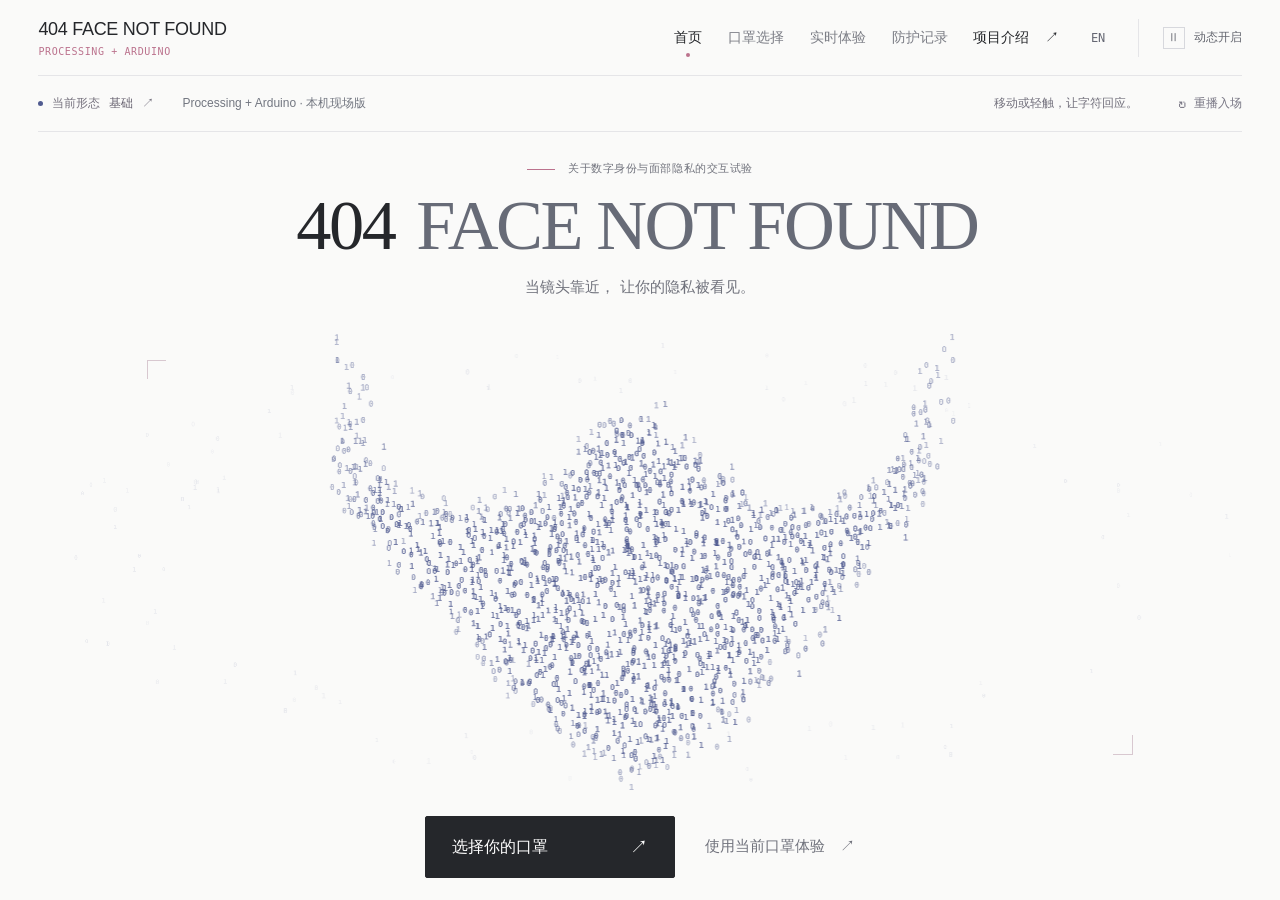
==== commit c46df59a: "Publish the portable Processing setup and official dependency preparation" ====
--- a/processing/index.html
+++ b/processing/index.html
@@ -10,12 +10,12 @@
   <title>404 FACE NOT FOUND · Processing + Arduino</title>
   <link rel="icon" href="data:,">
   <link rel="stylesheet" href="styles.css?v=3b61574f5b0e">
-  <link rel="stylesheet" href="processing-preview.css?v=bc24f7c50661">
-  <script src="design-data.js?v=03e0d6a98351" defer></script>
+  <link rel="stylesheet" href="processing-preview.css?v=588fc2785377">
+  <script src="design-data.js?v=fb94aa1f1894" defer></script>
   <script src="installation.js?v=4bcd335ae2e3" defer></script>
-  <script src="processing-preview.js?v=ed531e065180" defer></script>
+  <script src="processing-preview.js?v=254d5ab3051e" defer></script>
   <script src="app.js?v=b37c657425d3" defer></script>
-  <script src="experience.js?v=567018602f28" defer></script>
+  <script src="experience.js?v=c8227b0f10d2" defer></script>
 </head>
 <body>
   <div class="app" data-mode="collection">
@@ -96,7 +96,7 @@
           <svg class="guide-hand hand-second" viewBox="0 0 180 220" fill="none"><use href="#guide-l-hand"/></svg>
           <span class="guide-hold" data-i18n="guideHold">保持约 1 秒</span>
         </div>
-        <div class="guide-copy"><h1 tabindex="-1" data-i18n="guideTitle">用双手，框住这一刻。</h1><ul class="guide-steps"><li data-i18n="guideStepFace">正对摄像头，让面部与双手进入画面。</li><li data-i18n="guideStepHands">伸出食指和拇指，两只 L 朝内组成取景框。</li><li data-i18n="guideStepHold">保持约一秒，口罩出现；松手后逐渐消退。</li></ul><div class="guide-selection"><canvas id="guide-mask" width="220" height="130" aria-hidden="true"></canvas><div><span class="eyebrow" data-i18n="chosenMask">你的口罩</span><span class="guide-mask-name"></span></div><a class="inline-link" href="#customize" data-i18n="changeMask">更换 ↗</a></div><button id="guide-start" class="primary-button"><span data-i18n="guideStart">准备好了，开始体验</span><span aria-hidden="true">↗</span></button><p class="guide-note" data-i18n="guidePrivacy">摄像头仅在体验时开启，画面不保存。手势用于模拟拍照意图。</p><p class="processing-setup" data-i18n="processingSetup">首次使用？先运行项目里的 Start-WebExperience.ps1，再点击连接。本机程序未启动时，连接页将无法打开。</p><a class="inline-link processing-browser-link" href="../#home" data-i18n="browserEdition">使用浏览器版 ↗</a></div>
+        <div class="guide-copy"><h1 tabindex="-1" data-i18n="guideTitle">用双手，框住这一刻。</h1><ul class="guide-steps"><li data-i18n="guideStepFace">正对摄像头，让面部与双手进入画面。</li><li data-i18n="guideStepHands">伸出食指和拇指，两只 L 朝内组成取景框。</li><li data-i18n="guideStepHold">保持约一秒，口罩出现；松手后逐渐消退。</li></ul><div class="processing-download-row"><a class="processing-download" href="downloads/404-Processing-Portable.zip" download><span data-i18n="downloadProcessing">下载 Processing 项目包</span><span aria-hidden="true">↓</span></a><a class="processing-help" href="downloads/START-HERE.html" target="_blank" rel="noopener" data-i18n="portableHelp">下载后如何运行</a></div><div class="guide-selection"><canvas id="guide-mask" width="220" height="130" aria-hidden="true"></canvas><div><span class="eyebrow" data-i18n="chosenMask">你的口罩</span><span class="guide-mask-name"></span></div><a class="inline-link" href="#customize" data-i18n="changeMask">更换 ↗</a></div><button id="guide-start" class="primary-button"><span data-i18n="guideStart">准备好了，开始体验</span><span aria-hidden="true">↗</span></button><p class="guide-note" data-i18n="guidePrivacy">摄像头仅在体验时开启，画面不保存。手势用于模拟拍照意图。</p><p class="processing-setup" data-i18n="processingSetup"></p><p class="processing-hardware" data-i18n="processingHardware"></p><a class="inline-link processing-browser-link" href="../#home" data-i18n="browserEdition">使用浏览器版 ↗</a></div>
       </div>
     </main>
     <main id="live" data-view="live" hidden>
--- a/processing/processing-preview.css
+++ b/processing/processing-preview.css
@@ -3,6 +3,10 @@
 .edition-marker { color:var(--rose); font:10px/1.4 var(--mono); letter-spacing:.06em; }
 .processing-setup { color:var(--muted); font-size:12px; line-height:1.8; margin:18px 0 10px; max-width:48ch; }
 .processing-browser-link { display:inline-flex; min-height:44px; align-items:center; }
+.processing-download { display:inline-flex; align-items:center; gap:14px; margin:10px 0 22px; min-height:48px; padding:12px 18px; background:var(--ink); color:var(--paper); border-radius:3px; }
+.processing-help { display:inline-flex; min-height:44px; align-items:center; margin-left:18px; color:var(--muted); font-size:12px; }
+.processing-hardware { font-size:12px; color:var(--muted); line-height:1.8; max-width:48ch; }
+.guide-page #guide-start { background:none; color:var(--ink); border:1px solid var(--line); }
 .guide-page .guide-hold { font-family:var(--mono); font-size:11px; letter-spacing:.06em; }
 @media (max-width:600px) {
   .edition-marker { font-size:9px; letter-spacing:.02em; }
